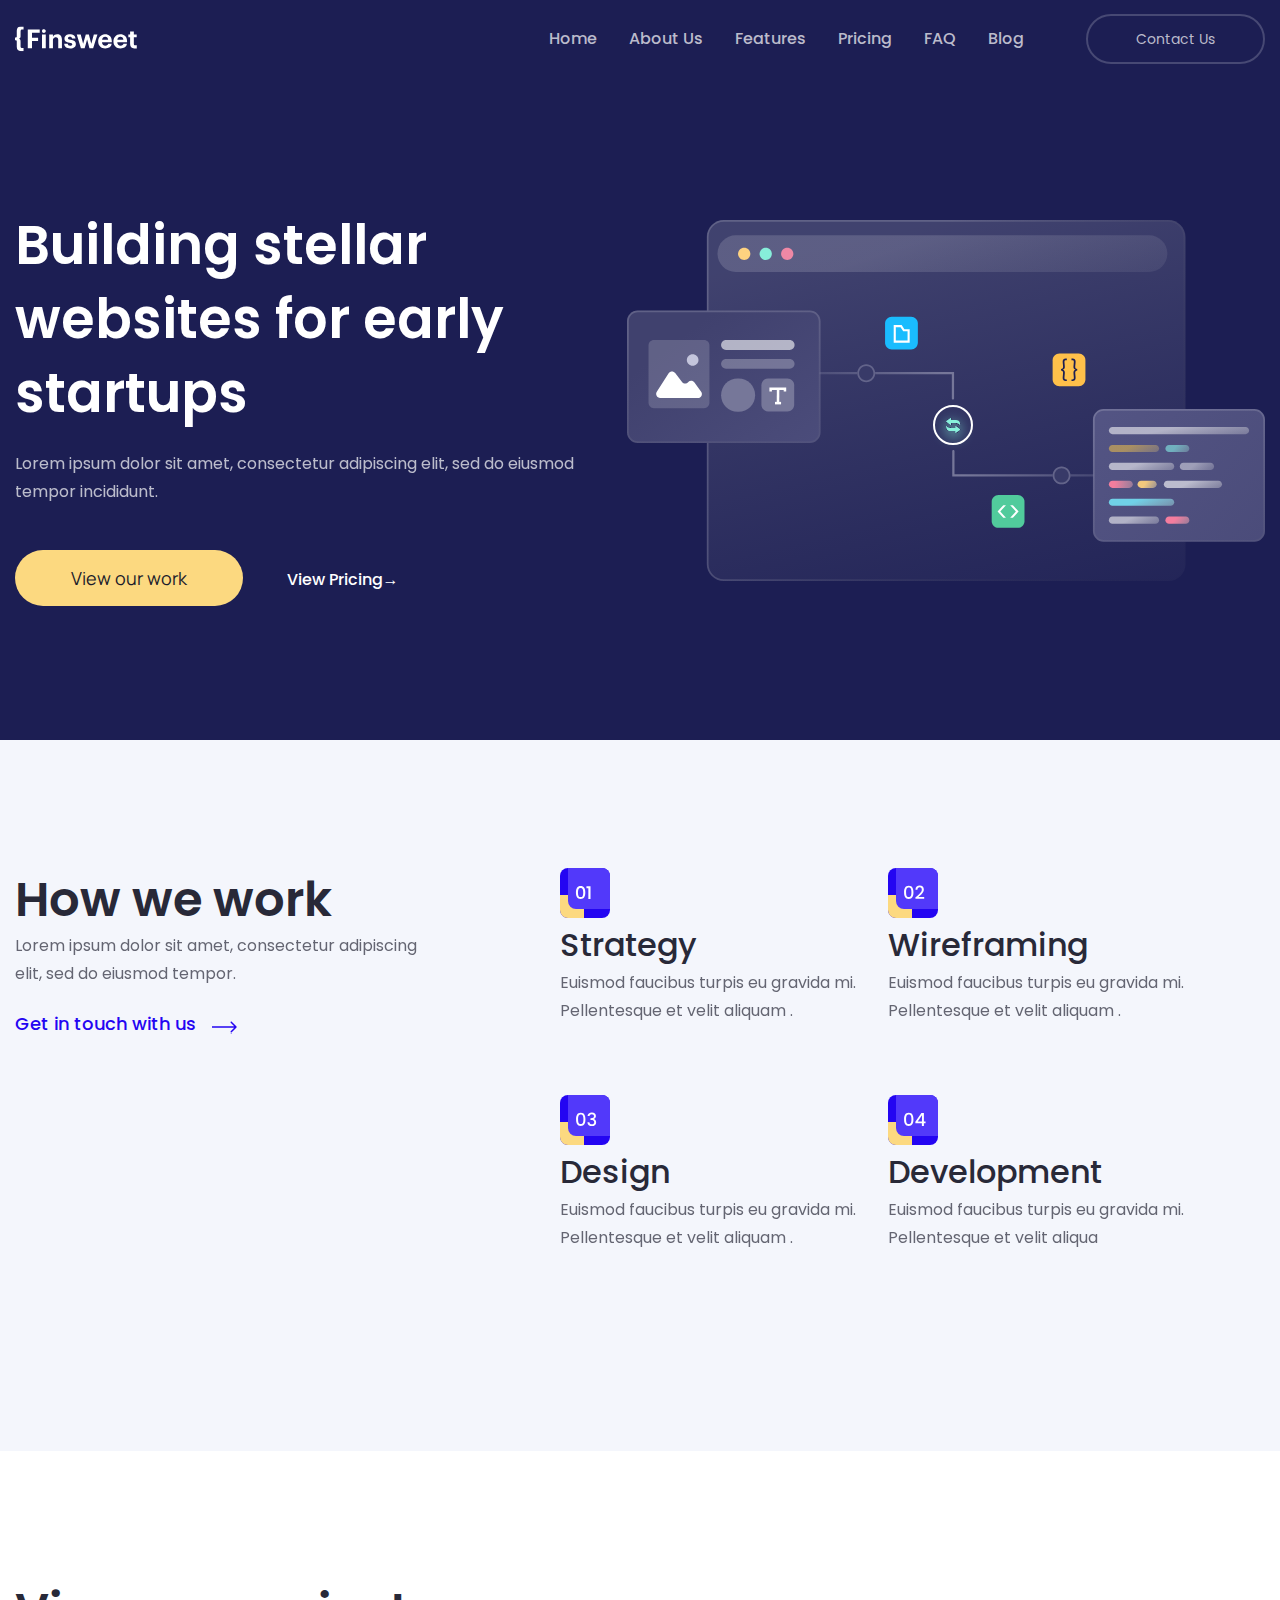
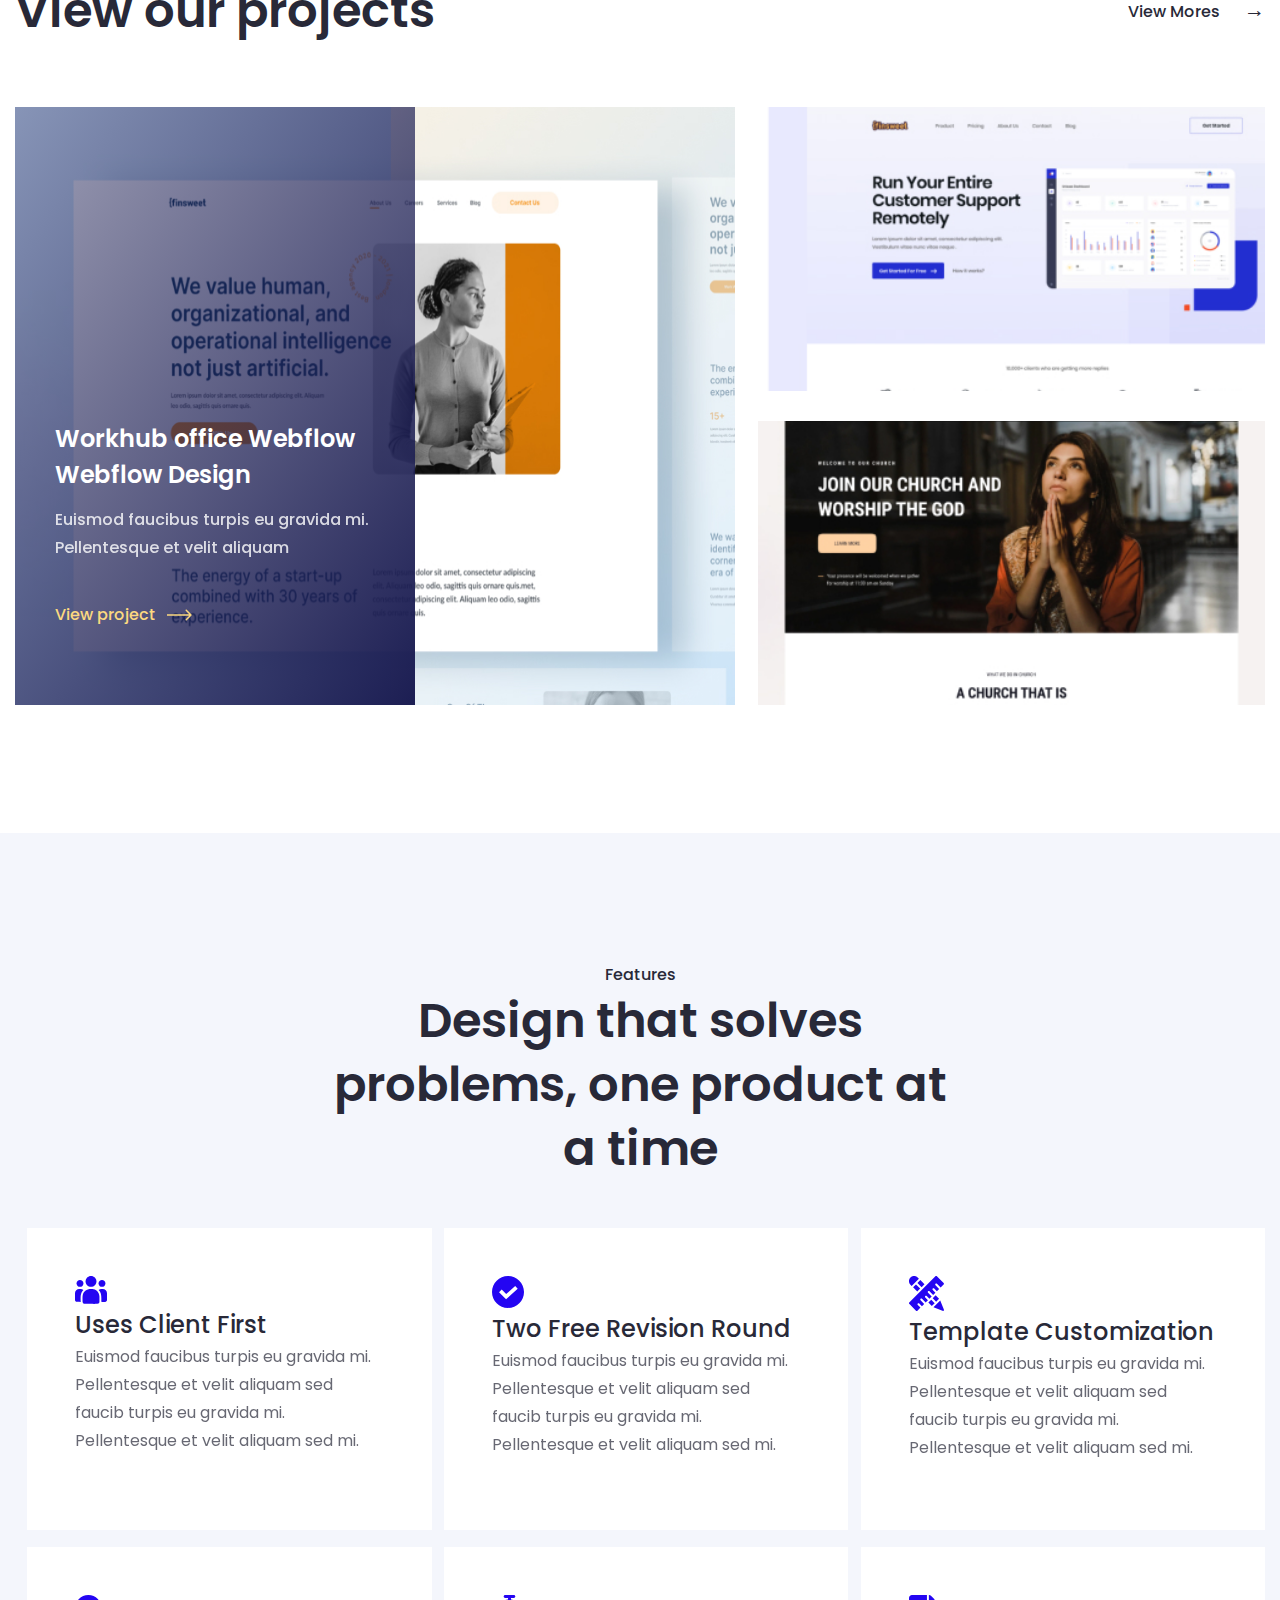
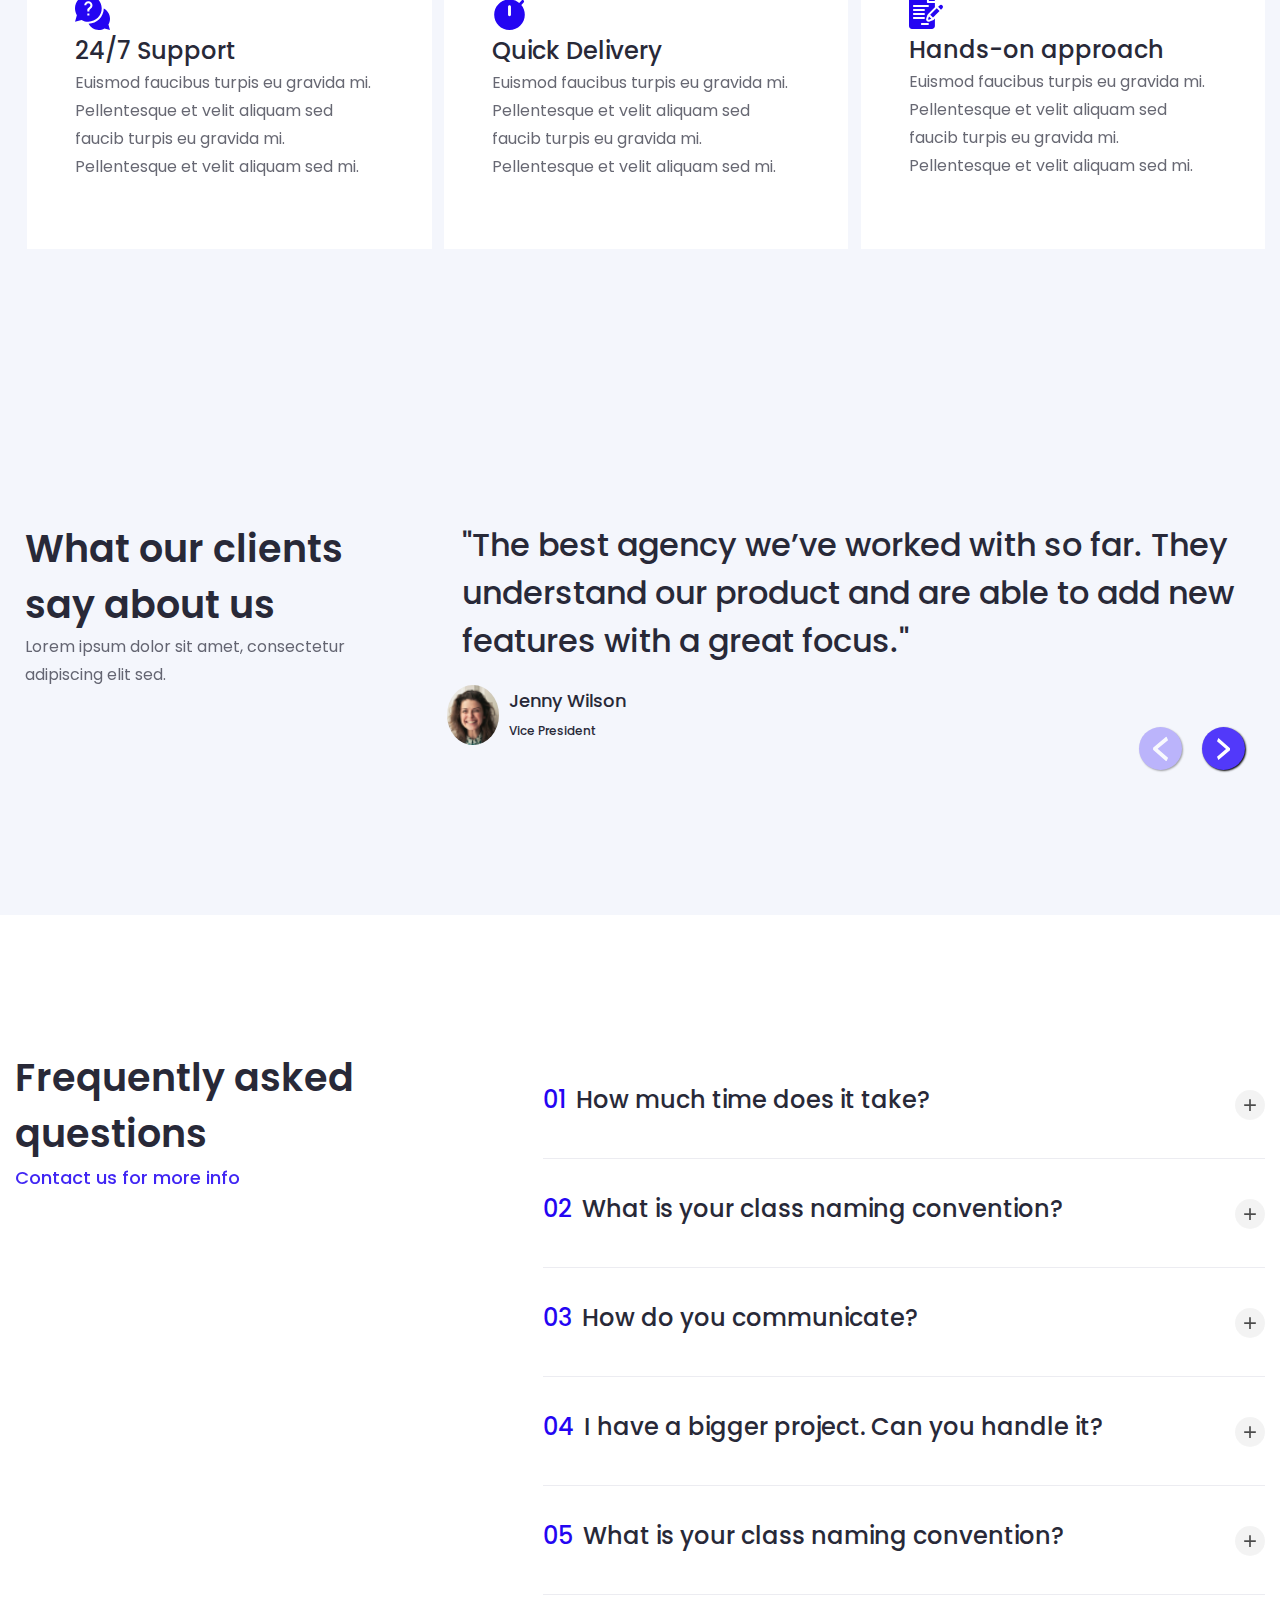
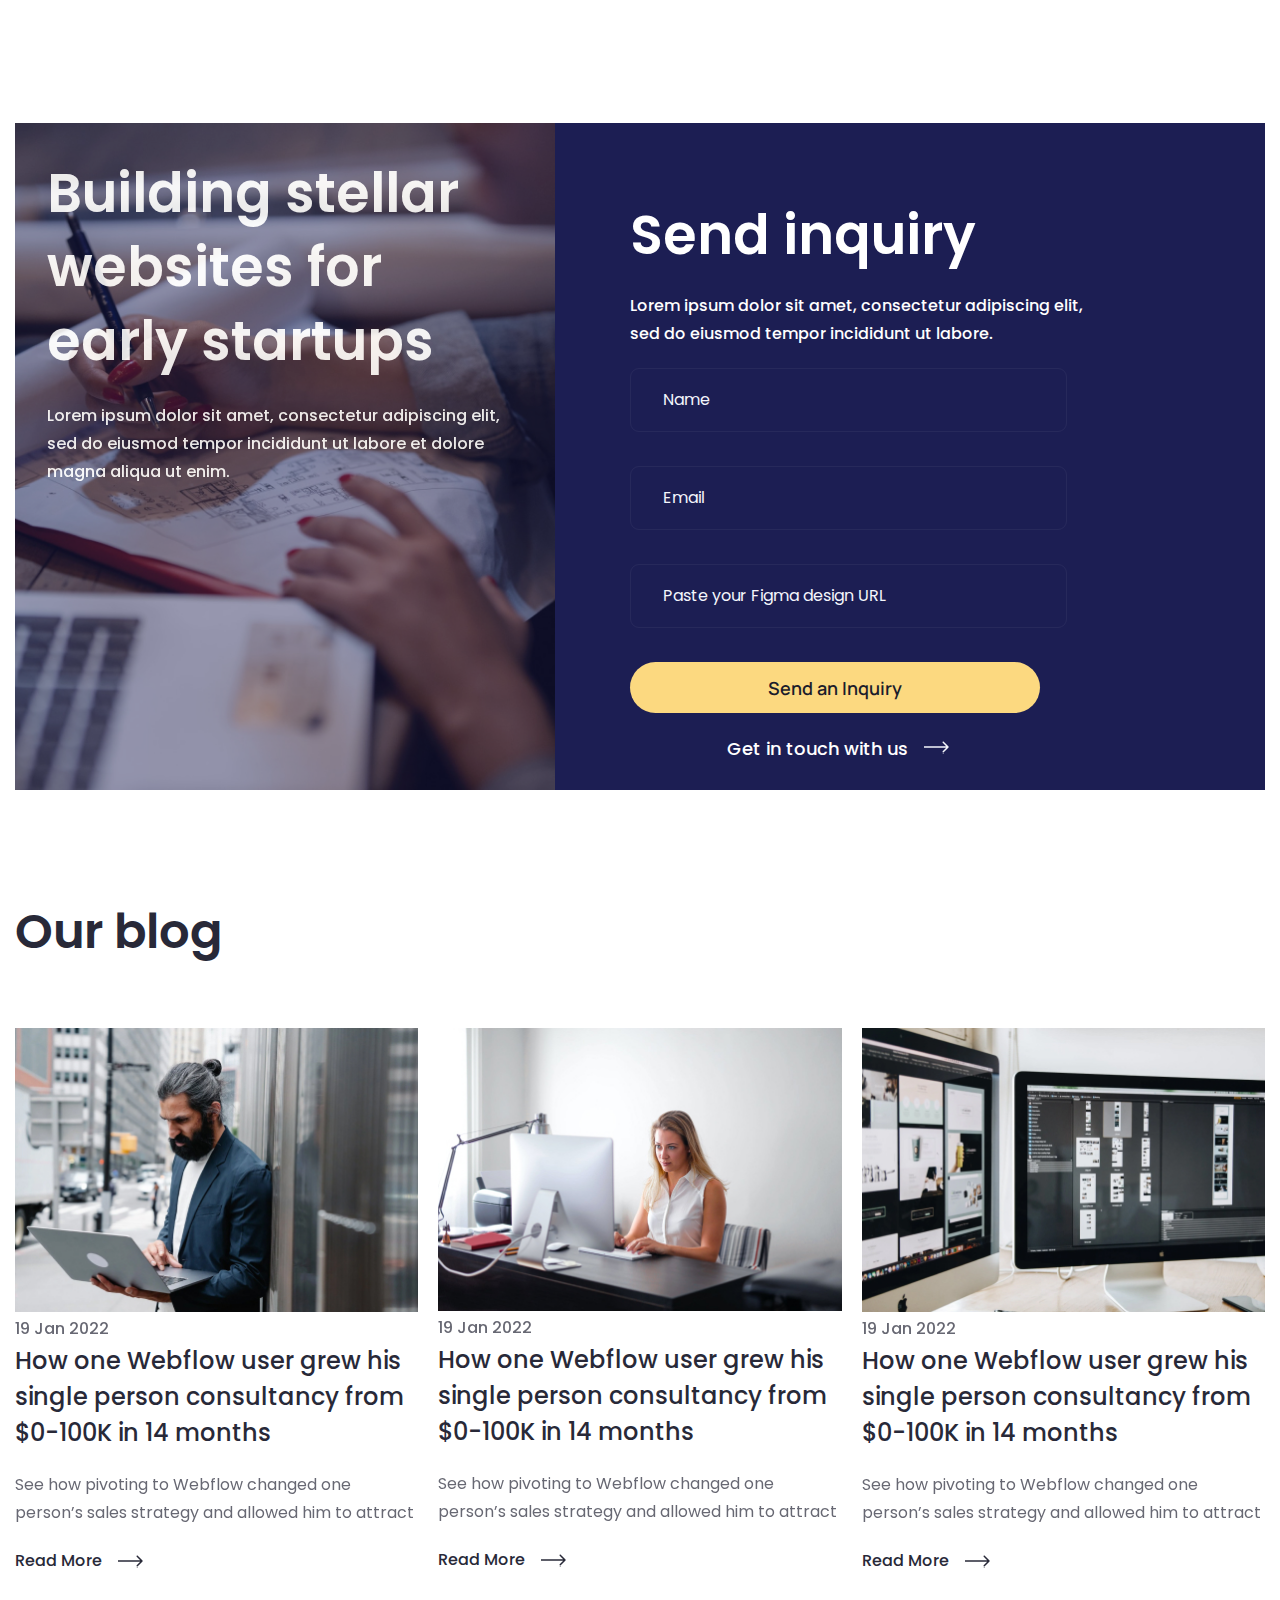
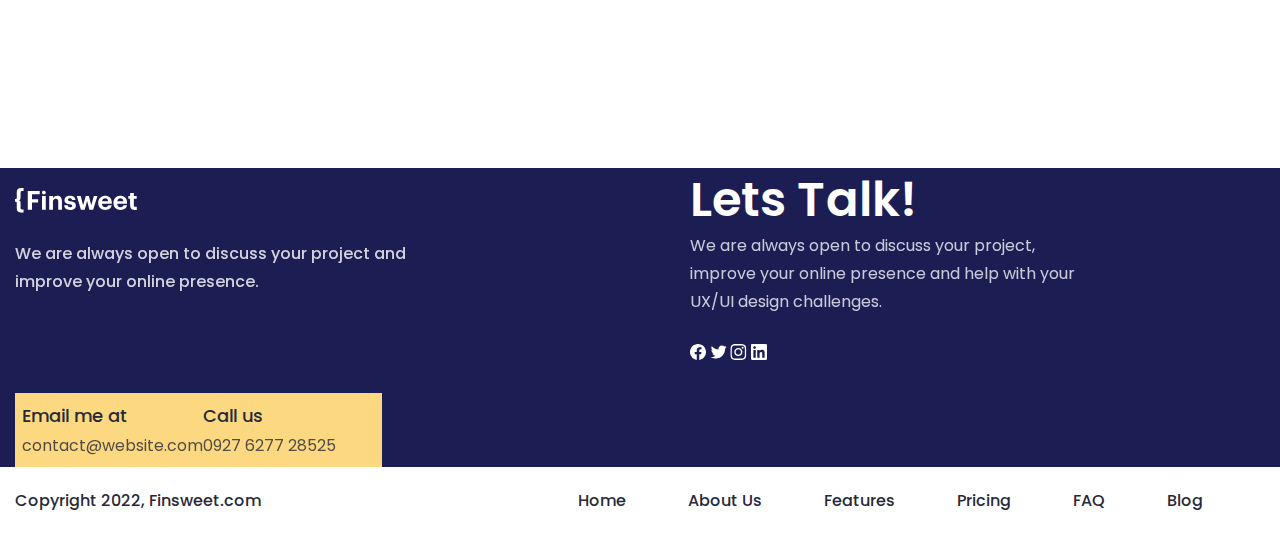
==== index.html @ 7d0f38db "abeta" ====
<!DOCTYPE html>
<html lang="en">

<head>
  <meta charset="UTF-8">
  <meta http-equiv="X-UA-Compatible" content="IE=edge">
  <meta name="viewport" content="width=device-width, initial-scale=1.0">
  <link rel="stylesheet" href="css/reset.css">
  <link rel="preconnect" href="https://fonts.googleapis.com">
  <link rel="preconnect" href="https://fonts.gstatic.com" crossorigin>
  <link href="https://fonts.googleapis.com/css2?family=Manrope:wght@600&family=Poppins:wght@400;500;600&display=swap"
    rel="stylesheet">
  <link rel="stylesheet" href="https://cdn.jsdelivr.net/npm/swiper@10/swiper-bundle.min.css" />
  <link rel="stylesheet" href="css/style.css">
  <link rel="stylesheet" href="css/adaptive.css">
  <title>Client</title>
</head>

<body class="body">
  <header class="header">
    <div class="container ">
      <div class="header__inner">
        <img class="header__inner-img" src="images/icons/Logo.svg" alt="logo">
        <div class="hamburger">
            <span class="hamburger__item"></span>
          </div>
        <div class="nav">
        <nav class="nav__inner">
          <ul class="nav__list">
            <li class="nav__list-item">
              <a class="nav__list-link " href="index.html">Home</a>
            </li>
            <li class="nav__list-item">
              <a class="nav__list-link " href="aboutus.html">About Us</a>
            </li>
            <li class="nav__list-item">
              <a class="nav__list-link " href="FEATURES.html">Features </a>
            </li>
            <li class="nav__list-item">
              <a class="nav__list-link " href="pricing.html">Pricing </a>
            </li>
            <li class="nav__list-item">
              <a class="nav__list-link " href="fensweet.html">FAQ</a>
            </li>
            <li class="nav__list-item">
              <a class="nav__list-link " href="Blog.html">Blog</a>
            </li>
          </ul> 
          
         
        </nav>
         <a class="nav__list-button" href="FormPage.html"> Contact Us</a>
      </div>
      </div>
    </div>
  </header>
  <main>
    <section class="hero">
      <div class="container container_w800">
        <div class="hero__inner">
          <div class="hero__inner-text">
            <h1 class="hero__inner-title title_white">
              Building stellar websites for early startups
            </h1>
            <p class="hero__inner-opis">
              Lorem ipsum dolor sit amet, consectetur adipiscing elit, sed do eiusmod tempor incididunt.
            </p>
            <div class="hero__btns">
              <a class="hero__btn" href="portfolio.html">View our work</a>
              <a class="hero__link"href="pricing.html" >View Pricing<span class="hero__arrow">&#8594;</span></a>
            </div>
          </div>
          <img class="hero__img" src="images/Illustration.svg" alt="">
        </div>
      </div>
    </section>


    <section class="work">
      <div class="container">
        <div class="work__inner">
          <div class="work__inner-text">
            <h2 class=" title">How we work</h2>
            <p class="work__text text">
              Lorem ipsum dolor sit amet, consectetur adipiscing elit, sed do eiusmod tempor.
            </p>
            <div class="work__text-link">
            <a href="#" class="work__text-how-link">Get in touch with us</a>
          </div>
          </div>
          <div class="work__advantages">
            <div class="work__avantages-item">
              <img src="images/numbers/01.svg" alt="">
              <h4 class="work__advantages-title">Strategy</h4>
              <p class="  work__advantages-text text ">Euismod faucibus turpis eu gravida mi. Pellentesque et velit
                aliquam .</p>
            </div>
            <div class="work__avantages-item">
              <img src="images/numbers/02.svg" alt="">
              <h4 class="work__advantages-title">Wireframing</h4>
              <p class=" work__advantages-text text">Euismod faucibus turpis eu gravida mi. Pellentesque et velit
                aliquam .</p>
            </div>
            <div class="work__avantages-item">
              <img src="images/numbers/03.svg" alt="">
              <h4 class="work__advantages-title">Design</h4>
              <p class=" work__advantages-text text ">Euismod faucibus turpis eu gravida mi. Pellentesque et velit
                aliquam .</p>
            </div>
            <div class="work__avantages-item">
              <img src="images/numbers/04.svg" alt="">
              <h4 class="work__advantages-title">Development</h4>
              <p class=" work__advantages-text text ">Euismod faucibus turpis eu gravida mi. Pellentesque et velit
                aliqua
          </div>
        </div>
      </div>
    </section>

    <section class="projects">
        <div class="container">
          <div class="projects__inner-text">
            <h2 class="title">View our projects </h2>
            <div class="poject__link">
              <a href="" class="poject__link-inner">View Mores <span class="project__arrow">&#8594;</span> </a>
            </div>
          </div>
          <div class="projects__images">
            <div class="project__list">
              <div class="projects__item-img">
                <img class="project__img-title-top" src="images/cards/Card.jpg" alt="">
                <div class="projects__img-back">
                  <div class="projects__img-back-end">
                    <h3 class="project__img-title-one">Workhub office Webflow Webflow Design</h3>
                    <p class="project__img-text">Euismod faucibus turpis eu gravida mi.
                      Pellentesque et velit aliquam </p>
                    <a  class="projects__img-link"href="portfolio.html">View project</a>
                  </div>
                </div>
              </div>
              <div class="projects__images-items">
                <div class="projects__img-item2">
                  <img class="project__img" src="images/cards/card 2 .jpg" alt="">
                  <div class="projects__img-back-flex">
                    <div class="projects__img-back-end">
                      <h3 class="project__img-title">Workhub office Webflow Webflow Design</h3>
                      <a class="projects__img-link"href="portfolio.html" >View portfolio</a>
                    </div>
                  </div>
                </div>
                <div class="projects__img-item3">
                  <img class="project__img" src="images/cards/card 3 .jpg" alt="">
                  <div class="projects__img-back-flex-last">
                    <div class="projects__img-back-end">
                      <h3 class="project__img-title">Workhub office Webflow Webflow Design</h3>
                      <a class="projects__img-link"href="portfolio.html" >View portfolio</a>
                    </div>
                  </div>
                </div>
              </div>
            </div>
        </div>
      </div>
    </section>

    <section class="Features">
        <div class="container">
          <div class="features__inner-text">
            <p class="features__minititle">Features</p>
            <h3 class="features__title title">Design that solves problems, one product at a time</h3>
          </div>
          <div class="problems">
            <div class="problems__item">
              <img class="problems__item-images" src="images/problems/user.svg" alt="user">
              <h3 class="problems__item-title ">Uses Client First </h3>
              <p class="text">Euismod faucibus turpis eu gravida mi.
                Pellentesque et velit aliquam sed faucib turpis eu gravida mi. Pellentesque et velit
                aliquam
                sed mi.</p>
            </div>
            <div class="problems__item">
              <img class="problems__item-images" src="images/problems/galochka.svg" alt="user">
              <h3 class="problems__item-title">Two Free Revision Round</h3>
              <p class="text">Euismod faucibus turpis eu gravida mi.
                Pellentesque et velit aliquam sed faucib turpis eu gravida mi. Pellentesque et velit
                aliquam
                sed mi.</p>
            </div>
            <div class="problems__item">
              <img class="problems__item-images" src="images/problems/pencl.svg" alt="user">
              <h3 class="problems__item-title">Template Customization</h3>
              <p class="text">Euismod faucibus turpis eu gravida mi.
                Pellentesque et velit aliquam sed faucib turpis eu gravida mi. Pellentesque et velit
                aliquam
                sed mi.</p>
            </div>
            <div class="problems__item">
              <img class="problems__item-images" src="images/problems/chat.svg" alt="user">
              <h3 class="problems__item-title">24/7 Support</h3>
              <p class="text">Euismod faucibus turpis eu gravida mi.
                Pellentesque et velit aliquam sed faucib turpis eu gravida mi. Pellentesque et velit
                aliquam
                sed mi.</p>
            </div>
            <div class="problems__item">
              <img class="problems__item-images" src="images/problems/time.svg" alt="user">
              <h3 class="problems__item-title">Quick Delivery</h3>
              <p class="text">Euismod faucibus turpis eu gravida mi.
                Pellentesque et velit aliquam sed faucib turpis eu gravida mi. Pellentesque et velit
                aliquam
                sed mi.</p>
            </div>
            <div class="problems__item">
              <img class="problems__item-images" src="images/problems/paper.svg" alt="user">
              <h3 class="problems__item-title">Hands-on approach</h3>
              <p class="text">Euismod faucibus turpis eu gravida mi.
                Pellentesque et velit aliquam sed faucib turpis eu gravida mi. Pellentesque et velit
                aliquam
                sed mi.</p>
            </div>
          </div>
        </div>
    </section>

    <section class="slider">
      <div class="container">
        <div class="slider__clients-inner ">
          <div class="slider__clients-text">
            <h3 class="slider__clients-title title__average">What our clients say about us</h3>
            <p class="text">Lorem ipsum dolor sit amet, consectetur adipiscing elit sed.</p>
          </div>
          <div class="swiper mySwiper">
            <div class="swiper-wrapper">
              <div class="slider__item swiper-slide">
                <h3 class="slider__item-title">"The best agency we’ve worked with so far. They
                  understand
                  our product and are able to add new features with a great focus."</h3>
                <div class="slider__clients">
                  <img class="slider__img-client" src="images/woman-in-collared-shirt-774909.jpg" alt="woman">
                  <div class="slider__clients-text">
                    <p class="slider__clients-name">Jenny Wilson</p>
                    <p class="slider__clients-post">Vice President</p>
                  </div>
                </div>
              </div>
              <div class="slider__item swiper-slide">
                <h3 class="slider__item-title ">"The best agency we’ve worked with so far. They
                  understand
                  our product and are able to add new features with a great focus."</h3>
                <div class="slider__clients">
                  <img class="slider__img-client" src="images/woman-in-collared-shirt-774909.jpg" alt="woman">
                  <div class="slider__clients-text">
                    <p class="slider__clients-name">Jenny Wilson</p>
                    <p class="slider__clients-post">Vice President</p>
                  </div>
                </div>
              </div>
              <div class="slider__item swiper-slide">
                <h3 class="slider__item-title ">"The best agency we’ve worked with so far. They
                  understand
                  our product and are able to add new features with a great focus."</h3>
                <div class="slider__clients">
                  <img class="slider__img-client" src="images/woman-in-collared-shirt-774909.jpg" alt="woman">
                  <div class="slider__clients-text">
                    <p class="slider__clients-name">Jenny Wilson</p>
                    <p class="slider__clients-post">Vice President</p>
                  </div>
                </div>
              </div>
            </div>
            <div class="btns__swiper">
              <div class="swiper-button-next swiper-btns-next"><img src="images/slider/slider.svg" alt="">
              </div>
              <div class="swiper-button-prev swiper-btns-prev"><img class="slider_btn" src="images/slider/slider.svg"
                  alt="">
              </div>
            </div>
          </div>
        </div>
      </div>
    </section>
    <section class="questions">
      <div class="container">
        <div class="questions__inner">
          <div class="questions__inner-item">
            <h3 class="questions__title title__average">Frequently asked questions</h3>
            <a class="questions__link" href="FormPage.html">Contact us for more info</a>
          </div>
          <div class="question__items">
            <div class="questions__inner-item">
              <div class="questions__side">
                <h3 class="questions__number">01</h3>
                <div class="questions__text">
                  <div class="question__plus">
                    <h3 class="questions__name ">How much time does it take?</h3>
                    <button class="question__button " onclick="openAccordion(this)">+</button>
                    <p class="questions__paragraph" >Lorem ipsum dolor sit ame consectetur adipiscing elit,sed do eiusmod
                      tempor incididunt ut labore et dolore magna aliqua.";</p>
                  </div>
                </div>
              </div>
            </div>
            <div class="questions__inner-item">
              <div class="questions__side">
                <h3 class="questions__number">02</h3>
                <div class="questions__text">
                  <div class="question__plus">
                    <h3 class="questions__name ">What is your class naming convention?</h3>
                    <button class="question__button" onclick="openAccordion(this)">+</button>
                    <p class="questions__paragraph" >Lorem ipsum dolor sit ame consectetur adipiscing elit,sed do eiusmod
                      tempor incididunt ut labore et dolore magna aliqua.";</p>
                  </div>
                </div>
              </div>
            </div>
            <div class="questions__inner-item">
              <div class="questions__side">
                <h3 class="questions__number">03</h3>
                <div class="questions__text">
                  <div class="question__plus">
                    <h3 class="questions__name "> How do you communicate?</h3>
                    <button class="question__button" onclick="openAccordion(this) ">+</button>
                    <p class="questions__paragraph" >Lorem ipsum dolor sit ame consectetur adipiscing elit,sed do eiusmod
                      tempor incididunt ut labore et dolore magna aliqua.";</p>
                  </div>
                </div>
              </div>
            </div>
            <div class="questions__inner-item">
              <div class="questions__side">
                <h3 class="questions__number">04</h3>
                <div class="questions__text">
                  <div class="question__plus">
                    <h3 class="questions__name "> I have a bigger project. Can you handle it?</h3>
                    <button class="question__button" onclick="openAccordion(this)">+</button>
                    <p class="questions__paragraph" >Lorem ipsum dolor sit ame consectetur adipiscing elit,sed do eiusmod
                      tempor incididunt ut labore et dolore magna aliqua.";</p>
                  </div>
                </div>
              </div>
            </div>
            <div class="questions__inner-item">
              <div class="questions__side">
                <h3 class="questions__number">05</h3>
                <div class="questions__text">
                  <div class="question__plus">
                    <h3 class="questions__name "> What is your class naming convention?</h3>
                    <button class="question__button" onclick="openAccordion(this)">+</button>
                    <p class="questions__paragraph" >Lorem ipsum dolor sit ame consectetur adipiscing elit,sed do eiusmod
                      tempor incididunt ut labore et dolore magna aliqua.";</p>
                  </div>
                </div>
              </div>
            </div>
          </div>
        </div>
      </div>
    </section>

    <section class="form">
      <div class="container">
        <div class="form__inner">
          <div class="form__inner-background">
          <div class="form__inner-active">
            <div class="form__inner-builing">
            <h3 class="form__title title_white">Building stellar websites for early startups</h3>
            <p class="form__text">Lorem ipsum dolor sit amet, consectetur adipiscing elit, sed do eiusmod
              tempor incididunt ut labore et dolore magna aliqua ut enim.</p></div>
          </div>
        </div>
          <div class="form__inner-activeitis">
            <h4 class="form__title-inner title_white">Send inquiry</h4>
            <p class="form__text">Lorem ipsum dolor sit amet, consectetur adipiscing elit, sed do eiusmod
              tempor incididunt ut labore.</p>
              <form class="form__name">
            <input class="form__name-input" placeholder="Name" type="text">
            <input class="form__name-input" placeholder="Email" type="text">
            <input class="form__name-input" placeholder="Paste your Figma design URL" type="text">
            <button class="form__btn">Send an Inquiry</button><br>
          </form>
            <a class="form__link" href="">Get in touch with us</a>
          </div>
        </div>
      </div>
    </section>


    <section class="blog">
      <div class="container ">
        <div class="blog__inner">
          <h3 class="blog__title-top title ">Our blog</h3>
          <div class="blog__items">
            <div class="blog__item">
              <a class="blog__item-img-link" href="#">
                <img class="blog__item-img" src="images/blog/blog1.jpg" alt="blog img">
              </a>
              <div class="blog__item-box">
                <div class=" blog__box">
                  <div class=" blog__item-date">
                    19 Jan 2022
                  </div>
                </div>
                <h4 class="blog__item-title">
                  How one Webflow user grew his single person consultancy from $0-100K in 14 months
                </h4>
                <p class="blog__item-opisanie">See how pivoting to Webflow changed one person’s sales
                  strategy and allowed him to attract</p>
                <a class="blog__item-link" href="#">
                  Read More
                </a>
              </div>
            </div>
            <div class="blog__item">
              <a class="blog__item-img-link" href="#">
                <img class="blog__item-img" src="images/blog/blog2.jpg" alt="blog img">
              </a>
              <div class="blog__item-box">
                  <div class=" blog__item-date">
                    19 Jan 2022
                  </div>
                <h4 class="blog__item-title">
                  How one Webflow user grew his single person consultancy from $0-100K in 14 months
                </h4>
                <p class="blog__item-opisanie">See how pivoting to Webflow changed one person’s sales
                  strategy and allowed him to attract</p>
                <a class="blog__item-link" href="#">
                  Read More
                </a>
              </div>
            </div>
            <div class="blog__item-last blog__item ">
              <a class="blog__item-img-link" href="#">
                <img class="blog__item-img" src="images/blog/blog3.jpg" alt="blog img">
              </a>
              <div class="blog__item-box">
                  <div class=" blog__item-date">
                    19 Jan 2022
                  </div>
                <h4 class="blog__item-title">
                  How one Webflow user grew his single person consultancy from $0-100K in 14 months
                </h4>
                <p class="blog__item-opisanie">See how pivoting to Webflow changed one person’s sales
                  strategy and allowed him to attract</p>
                <a class="blog__item-link" href="#">
                  Read More
                </a>
              </div>
            </div>
          </div>
        </div>
      </div>
    </section>
  </main>

  <footer class="footer">
    <div class="footer__inner">
      <div class="container container_foter">
        <div class="footer__items">
          <div class="footer__inner-item-under">
            <img class="footer__logo" src="images/icons/Logo.svg" alt="logo">
            <p class="footer__inner-text">We are always open to discuss your project and improve your online
              presence.</p>
          </div>
          <div class="footer__inner-item">
            <h3 class="footer__title">Lets Talk!</h3>
            <p class="footer__text">We are always open to discuss your project, improve your online presence
              and help with your UX/UI design challenges.</p>
            <div class="social">
              <img src="images/social/Negative.svg" alt="facbook icon">
              <img src="images/social/twiter.svg" alt="facbook icon">
              <img src="images/social/insta.svg" alt="facbook icon">
              <img src="images/social/link.svg" alt="facbook icon">
            </div>
          </div>
        </div>
        <div class="footer__yellow-block">
          <div class="footer__yellow-emaile">
            <p class="footer__yellow-title">Email me at</p>
            <p class="footer__yellow-text">contact@website.com</p>
          </div>
          <div class="footer__yellow-emaile">
            <p class="footer__yellow-title">Call us</p>
            <p class="footer__yellow-text">0927 6277 28525</p>
          </div>
        </div>

      </div>
    </div>
    <div class="footer__end">
      <div class="footer__end-inner">
        <div class="container ">
          <div class="footer__menu">
            <h3 class="footer__title-under">Copyright 2022, Finsweet.com</h3>
            <ul class="nav__list-footer">
              <li class="nav__list-item-footer">
                <a class="nav__list-link-footer" href="index.html">Home</a>
              </li>
              <li class="nav__list-item-footer">
                <a class="nav__list-link-footer" href="aboutus.html">About Us</a>
              </li>
              <li class="nav__list-item-footer">
                <a class="nav__list-link-footer" href="FEATURES.html">Features </a>
              </li>
              <li class="nav__list-item-footer">
                <a class="nav__list-link-footer" href="pricing.html">Pricing </a>
              </li>
              <li class="nav__list-item-footer">
                <a class="nav__list-link-footer" href="fensweet.html">FAQ</a>
              </li>
              <li class="nav__list-item-footer">
                <a class="nav__list-link-footer" href="Blog.html">Blog</a>
              </li>
            </ul>
          </div>

        </div>
      </div>
    </div>
  </footer>


  <script src="https://cdn.jsdelivr.net/npm/swiper@10/swiper-bundle.min.js"></script>
  <script src="js/main.js"></script>
</body>

</html>
---- css/style.css ----
*,
*::after,
*::before {
    box-sizing: border-box;
}

img {
  max-width: 100%;
}

.text {
    color: var(--dark-blue, #282938);
    font-family: Poppins;
    font-size: 18px;
    font-style: normal;
    font-weight: 500;
    line-height: 32px;
    opacity: 0.8700000047683716;
    margin-bottom: 20px;
}
.projects__item-img
{
  position: relative;
}
.title {
    color: var(--dark-blue, #282938);
    font-family: Poppins;
    font-size: 48px;
    font-style: normal;
    font-weight: 600;
    line-height: 64px;
}

.mini__title {
    color: var(--dark-blue, #282938);
    text-align: center;
    font-family: Poppins;
    font-size: 16px;
    font-style: normal;
    font-weight: 500;
    line-height: 28px;
    opacity: 0.699999988079071;
}

.container {
    max-width: 1330px;
    margin: 0 auto;
    padding: 0 15px;
}

.body {
    background-color: #fff;
}

.header {
    background-color: #1C1E53;
}

.header__inner {
    display: flex;
    justify-content: space-between;
    background-color: #1C1E53;
    padding-top: 14px;
  padding-bottom: 14px;
}
.nav
{
  display: flex;
}
.nav__list {
    display: flex;
    justify-content: space-between;
    justify-content: flex-end;
    align-items: center;
}

.nav__list-link {
    color: #BBBBCB;
    font-family: Poppins;
    font-size: 16px;
    font-style: normal;
    font-weight: 500;
    line-height: 28px;
}

.nav__list-item {
    margin-right: 32px;
}

.nav__list-button{
    padding: 16px 48px;
    border-radius: 41px;
    border: 2px solid rgba(244, 246, 252, 0.20);
    background-color: transparent;
    color: #BBBBCB;
    font-family: Poppins;
    margin-left: 30px;
}

.hero__inner {
    display: flex;
    padding-top: 130px;
    background-color: #1C1E53;
}

.hero {
    background-color: #1C1E53;
    padding-bottom: 146px;
}

.hero__inner-title,.title_white{
    font-family: Poppins;
    font-size: 54px;
    font-style: normal;
    font-weight: 600;
    line-height: 74px;
    color: #fff;
}
.text
{
  color: var(--dark-blue, #282938);
font-family: Poppins;
font-size: 16px;
font-style: normal;
font-weight: 400;
line-height: 28px; /* 175% */
opacity: 0.699999988079071;
}
.hero__inner-opis
{
  font-family: Poppins;
  font-size: 16px;
  font-style: normal;
  font-weight: 400;
  line-height: 28px;
  opacity: 0.699999988079071;
  color: #Fff;
  margin-bottom: 60px;
  margin-top: 20px;
}

.hero__btn{
    color: #1B1C2B;
    font-family: Manrope;
    font-size: 18px;
    border-radius: 41px;
    background-color: #FCD980;
    padding: 16px 56px;
    margin-right: 40px;
    border: none;
    cursor: pointer;
}

.hero__link {
    color: #FFF;
    font-family: Poppins;
    font-size: 16px;
    font-style: normal;
    font-weight: 500;
    line-height: 28px;
    position: relative;
}

.arrow {
    padding-left: 20px;
    font-size: 25px;


}

.work__inner{
    display: flex;
    justify-content: space-between;
}

.work__advantages {
  display: flex;
  flex-wrap: wrap;
  margin-left: 140px;
}

.work__advantages-title{
  color: var(--dark-blue, #282938);
font-family: Poppins;
font-size: 32px;
font-style: normal;
font-weight: 500;
line-height: 48px;
}
.work__text-how-link {
    color: var(--royal-blue, #2405F2);
    font-family: Poppins;
    font-size: 18px;
    font-style: normal;
    font-weight: 500;
    line-height: 32px;
    position: relative;
}

.work__text-how-link::after {
    content: '';
    background-image: url(../images/icons/Arrow\ blue.svg);
    width: 25px;
    height: 13px;
    position: absolute;
    top: 10px;
    right: -41px;
}
.work__text
{
 width: 405px;

}


.advantages-title {
    color: #282938;
    font-family: Poppins;
    font-size: 32px;
    font-style: normal;
    font-weight: 500;
    line-height: 48px;
}
.work__avantages-item
{
  width: 303px;
  margin-bottom: 50px;
  margin-right: 25px;
}


.work {
    padding-top: 128px;
    background-color: #f4f6fc;
    padding-bottom: 129px;
}

.title
{
   color: var(--dark-blue, #282938);
    font-family: Poppins;
    font-size: 48px;
    font-style: normal;
    font-weight: 600;
    line-height: 64px;
}



.projects {
    padding-top: 128px;
    padding-bottom: 128px;
}
.features-tite 
{
  margin-bottom: 12px;
}
.features__title 
{
  text-align: center;
  display: flex;
    justify-content: center;
    width: 630px;
    margin: auto;
    margin-bottom: 47px;
}
.project__img {
    position: relative;
}

.projects__inner-text{
    display: flex;
    justify-content: space-between;
    align-items: center;
    margin-bottom: 64px;
}

.project__img-title{
    color: var(--dark-blue, #282938);
    font-family: Poppins;
    font-size: 48px;
    font-style: normal;
    font-weight: 600;
    line-height: 64px;
    margin-bottom: 65px;
    margin-bottom: 15px;
}

.projects__img-back{
    background: linear-gradient(306deg, #1C1E53 0%, rgba(28, 30, 83, 0.42) 100%);
    max-width: 400px;
    height: 100%;
    display: flex;
    align-items: end;
    position: absolute;
    left: 0px;
    top: 0;
    padding: 76px 40px;
}


.projects__img-back-flex,.projects__img-back-flex-last{
    background: linear-gradient(306deg, #1C1E53 0%, rgba(28, 30, 83, 0.42) 100%);
   width: 100%;
    height: 100%;
    display: flex;
    align-items: end;
    padding: 45px 46px;
    position: relative;
    z-index: 24;
    opacity: 0;
    transition: all 3s;
    min-height: 284px;
}
.project__img-title{
    color: var(--white, #FFF);
    font-family: Poppins;
    font-size: 24px;
    font-style: normal;
    font-weight: 600;
    line-height: 36px;
   
}
.project__img-title-one
{
  color: var(--white, #FFF);
    font-family: Poppins;
    font-size: 24px;
    font-style: normal;
    font-weight: 600;
    line-height: 36px;
    margin-bottom: 13px;
}
.img-projects__text {
    color: var(--white, #FFF);
    font-family: Poppins;
    font-size: 16px;
    font-style: normal;
    font-weight: 500;
    line-height: 28px;
    opacity: 0.800000011920929;
    margin: 43px 0 19px 0;
}
.poject__link-inner
{
color: #282938;
font-family: Poppins;
font-size: 16px;
font-style: normal;
font-weight: 500;
line-height: 28px; /* 175% */
}
.projects__img-link{
    color: var(--yellow, #FCD980);
    font-family: Poppins;
    font-size: 16px;
    font-style: normal;
    font-weight: 500;
    line-height: 28px;
    position: relative;
    margin-top: 10px;
}
.projects__img-link::after
{
  content:'';
  width: 25px;
  height:12px;
  background-image: url('../images/icons/Arrow\ yel.svg');
  position: absolute;
  right: -36px;
  top: 6px;
}
.projects__img-item2{
    position: relative;
   
}
.projects__images-items
{
  margin-left: 23px;
}
.projects__img-item2:hover .projects__img-back-flex
{
  opacity: 1;
}
.projects__img-item3:hover .projects__img-back-flex-last
{
  opacity: 1;
}
.project__list{
    display: flex;
    justify-content: space-between;
}

.itemsss {
    margin-left: 30px;
}

.projects__img-item3 {
    margin-top: 30px;
    position: relative;
}

.project__img-text
{
  color: var(--white, #FFF);
font-family: Poppins;
font-size: 16px;
font-style: normal;
font-weight: 500;
line-height: 28px; 
opacity: 0.800000011920929;
margin-bottom: 39px;
}
.img-projects__link{
    color: #282938;
    font-family: Poppins;
    font-size: 16px;
    font-style: normal;
    font-weight: 500;
    line-height: 28px;
}
.project__img-title-top
{
  width: 100%;
  height: 100%;
}
.project__img
{
  width: 100%;
  position: absolute;
  object-fit: cover;
  top: 0;
  right: 0;
  height: 100%;
}
.project__arrow
{
  color: var(--dark-blue, #282938);
  font-size: 21px;
  margin-left: 20px;
}


.Features {
  background: var(--grey, #F4F6FC);
    padding-bottom: 128px;
    padding-top: 128px;
}

.features__minititle {
    color: var(--dark-blue, #282938);
    text-align: center;
    font-family: Poppins;
    font-size: 16px;
    font-style: normal;
    font-weight: 500;
    line-height: 28px;
}



.problems__item-title {
    color: var(--dark-blue, #282938);
    font-family: Poppins;
    font-size: 24px;
    font-style: normal;
    font-weight: 500;
    line-height: 36px;
}

.form__title
{
  margin-bottom: 24px;
}

.problems__item {
    max-width: 405px;
    padding: 48px;
    background-color: #fff;
    margin-bottom: 4%;
    margin-left: 3%
}

.problems__item1 {
    max-width: 405px;
    padding: 48px;
    background-color: #f4f6fc;
    margin-right: 20px;
}

.problems {
    display: grid;
    grid-template-columns: 1fr 1fr 1fr;
    margin-top: 25px;
}



.slider__clients-text{
    color:  #000;
    font-family: Poppins;
    font-size: 16px;
    font-style: normal;
    font-weight: 400;
    line-height: 28px;
}

.slider__clients-inner {
    display: flex;
    justify-content: space-around;
}

.slider__item-title {
    color: var(--dark-blue, #282938);
    font-family: Poppins;
    font-size: 32px;
    font-style: normal;
    font-weight: 500;
    line-height: 48px;
    background-color: #F4F6FC;
    padding-left: 15px;
}

.slider__img-client {
    border-radius: 50%;
}

.slider__clients{
    display: flex;
    padding-top: 20px;
    padding-bottom: 30px;
    background-color: #F4F6FC;
}

.slider__clients-name{
    color: var(--dark-blue, #282938);
    font-family: Poppins;
    font-size: 18px;
    font-style: normal;
    font-weight: 500;
    line-height: 32px;
}
.slider__clients-text
{
  margin-left: 10px;
}
.slider__clients-post{
    color: var(--dark-blue, #282938);
    font-family: Poppins;
    font-size: 12px;
    font-style: normal;
    font-weight: 500;
    line-height: 28px;
}

.slider {
    padding-bottom: 130px;
    padding-top: 128px;
    background: var(--grey, #F4F6FC);
}

/*  */

.questions__side {
    display: flex;
    border-bottom: 1px solid #ECECF1;
    padding-bottom: 20px;
    padding-top: 32px;
}

.questions__number {
    color: var(--royal-blue, #2405F2);
    text-align: center;
    font-family: Poppins;
    font-size: 24px;
    font-style: normal;
    font-weight: 500;
    line-height: 36px;
    margin-right: 10px;
}

.questions__name {
    color: var(--dark-blue, #282938);
    font-family: Poppins;
    font-size: 24px;
    font-style: normal;
    font-weight: 500;
    line-height: 36px;
}

.text-qusetions {
    color: var(--dark-blue, #282938);
    font-family: Poppins;
    font-size: 18px;
    font-style: normal;
    font-weight: 500;
    line-height: 32px;
    opacity: 0.8700000047683716;
    display: none;

}
.question__items
{
  margin-left: 20px;
}

.questions__inner {
    display: flex;
    justify-content: space-around;
}
.questions__items
{
  margin-left: 11px;
}
.questions {
    padding-bottom: 128px;
    padding-top: 135px;
}

.title__average{
    color: var(--dark-blue, #282938);
    font-family: Poppins;
    font-size: 38px;
    font-style: normal;
    font-weight: 600;
    line-height: 56px;
}

.questions__link {
    color: var(--royal-blue, #2405F2);
    text-align: center;
    font-family: Poppins;
    font-size: 18px;
    font-style: normal;
    font-weight: 500;
    line-height: 32px;
    opacity: 0.8700000047683716;
}
.ref
{
  text-decoration: none;
  color: #fff;
  font-family: Poppins;
    font-size: 14px;
}
.form__title-inner {
    color: var(--white, #FFF);
    font-family: Poppins;
    font-size: 54px;
    font-style: normal;
    font-weight: 600;
    line-height: 74px;

}

.form__text {
    color: #FFF;
    font-family: Poppins;
    font-size: 16px;
    font-style: normal;
    font-weight: 500;
    line-height: 28px;
    width: 460px;
    margin: 20px 0;
}

.form__inner {
    display: flex;
}

.form__inner-active {
    padding: 5% 0% 16% 3%;
}

.form__inner-builing
{
  color: #fff;
  z-index: 2222;
}
.form__inner-active 
{
  background-color: rgba(28, 30, 83, 0.50);
  opacity: 0.89;
  min-height: 100%;
  padding: 6% 14% 2% 6%;
}

.form-tite {
    color: #FFF;
    font-family: Poppins;
    font-size: 32px;
    font-style: normal;
    font-weight: 500;
    line-height: 48px;
    margin-bottom: 16px;
}
.form__inner-background
{
  background-image: url('../images/notebook.jpg');
  background-size: cover;
  background-position: center;
}

.form__description{
    color: var(--grey, #F4F6FC);
    font-family: Poppins;
    font-size: 16px;
    font-style: normal;
    font-weight: 500;
    line-height: 28px;
    margin-bottom: 40px;
}

.form__inner-activeitis {
    background-color: #1c1e53;
    padding: 6% 14% 2% 6%;
}

.form__name-input{
    border-radius: 9px;
    background-color: transparent;
    width: 95%;
    height: 64px;
    border: 1.5px solid rgba(255, 255, 255, 0.05);
    color: #fff;
    margin-bottom: 34px;
    padding:0 32px;
    font-size: 16px;
}
.form__name-input::placeholder
{
  color: var(--grey, #F4F6FC);
  font-family: Poppins;
  font-size: 16px;
  font-style: normal;
  font-weight: 400;
  line-height: 28px;
  
}
.container_form
  {
    padding: 0%;
  }
.form-input__name::placeholder {
    color: var(--grey, #F4F6FC);
    font-family: Poppins;
    font-size: 16px;
    font-style: normal;
    font-weight: 400;
    line-height: 28px;
    opacity: 0.5;
    border-radius: 8px;
}

.form {
    margin-bottom: 110px;
}

.form__btn{
    border-radius: 41px;
    background: #FCD980;
    color: #1B1C2B;
    font-family: Manrope;
    font-size: 18px;
    font-style: normal;
    font-weight: 600;
    line-height: 32px;
    padding: 2% 30%;
    margin-bottom: 20px;
    cursor: pointer;
    border:none;
}

.form__link{
    color: var(--white, #FFF);
    font-family: Poppins;
    font-size: 18px;
    font-style: normal;
    font-weight: 500;
    line-height: 32px;
    margin-top: 20px;
    position: relative;
    text-align: center;
    right: -97px;
}

.form__link::after {
    content: '';
    background-image: url(../images/icons/Arrow\ white.svg);
    width: 25px;
    height: 13px;
    position: absolute;
    top: 5px;
    right: -41px;
}
.blog__item-img
{
  width: 100%;
}
.our-title {
    color: var(--dark-blue, #282938);
    font-family: Poppins;
    font-size: 48px;
    font-style: normal;
    font-weight: 600;
    line-height: 64px;
    margin-bottom: 65px;
}

.blog__item-date {
    color: var(--dark-blue, #282938);
    font-family: Poppins;
    font-size: 16px;
    font-style: normal;
    font-weight: 500;
    line-height: 28px;
    opacity: 0.699999988079071;
}

.blog__item {
    width: 405px;
    margin-bottom: 65px;
    margin-right: 20px;
}
.blog__item-last
{
  margin: 0;
}

.blog__item-title {
    color: var(--dark-blue, #282938);
    font-family: Poppins;
    font-size: 24px;
    font-style: normal;
    font-weight: 500;
    line-height: 36px;
}

.blog__item-opisanie {
    color: var(--dark-blue, #282938);
    font-family: Poppins;
    font-size: 16px;
    font-style: normal;
    font-weight: 400;
    line-height: 28px;
    opacity: 0.699999988079071;
    margin-top: 20px;
    margin-bottom: 20px;
}

.blog__item-link {
    color: #282938;
    font-family: Poppins;
    font-size: 16px;
    font-style: normal;
    font-weight: 500;
    line-height: 28px;
    position: relative;
}

.blog__item-link::after {
    content: '';
    background-image: url(../images/icons/Arrow\ black.svg);
    width: 25px;
    height: 13px;
    position: absolute;
    top: 6px;
    right: -41px;
}

.blog__items {
    display: flex;
    justify-content: space-between;
}

.blog {
    margin-bottom: 128px;
}

.footer__inner {
    background: #1C1E53;
}

.footer__items {
  display: flex;
}
.footer__logo
{
  margin-top: 20px;
}
.footer__inner-text {
    color: var(--white, #FFF);
    font-family: Poppins;
    font-size: 16px;
    font-style: normal;
    font-weight: 500;
    line-height: 28px;
    opacity: 0.800000011920929;
    padding-bottom: 44px;
    padding-top: 24px;
}

.footer__title {
    color: #FFF;
    font-family: Poppins;
    font-size: 48px;
    font-style: normal;
    font-weight: 600;
    line-height: 64px;
}

.footer__text{
    color: var(--grey, #F4F6FC);
    font-family: Poppins;
    font-size: 16px;
    font-style: normal;
    font-weight: 400;
    line-height: 28px;
    opacity: 0.800000011920929;
}
.footer__inner-item-under
{
  margin-right: 22%;
}
.footer__inner-item,.footer__inner-item-under {
    width: 400px;
}
.nav__list-footer
  {
    display: flex;
    list-style: none;
  }
  .nav__list-link-footer
  {
    margin-right: 32px;
    color: var(--dark-blue, #282938);
font-family: Poppins;
font-size: 16px;
font-style: normal;
font-weight: 500;
line-height: 28px; 
transition: all 1s;
  }
  .nav__list-item-footer:hover .nav__list-link-footer
  {
    color: #fff;
    background-color: #1C1E53;
    border-radius:10px;
    padding:10px ;
  }
  .nav__list-item-footer
  {
    margin-right: 30px;
  }
  
.footer__yellow-block{
    display: flex;
    background-color: #FCD980;
    padding: 7px;
    width: 367px;
    margin-top: 30px;
}

.yellowblock-item {
    margin-right: 20px;
}
.blog__title-top
{
  margin-bottom: 64px;
}
.footer__yellow-title{
    color: var(--dark-blue, #282938);
    font-family: Poppins;
    font-size: 18px;
    font-style: normal;
    font-weight: 500;
    line-height: 32px;
    ;
}
.footer__title-under
{
  color: var(--dark-blue, #282938);
font-family: Poppins;
font-size: 16px;
font-style: normal;
font-weight: 500;
line-height: 28px;
}
.footer__yellow-text {
    color: var(--dark-blue, #282938);
    font-family: Poppins;
    font-size: 16px;
    font-style: normal;
    font-weight: 400;
    line-height: 28px;
    opacity: 0.800000011920929;
}

.social {
    margin-top: 28px;
}

.nav__list {
    list-style: none;
}

.footer__menu {
    display: flex;
    justify-content: space-between;
}

.footer__end {
    padding: 20px 0;
}

.nav__list-link2 {
    color: var(--dark-blue, #282938);
    font-family: Poppins;
    font-size: 16px;
    font-style: normal;
    font-weight: 500;
    line-height: 28px;
}

.about__inner {
    display: flex;
}

.about__title {
    color: var(--dark-blue, #282938);
    font-family: Poppins;
    font-size: 18px;
    font-style: normal;
    font-weight: 500;
    line-height: 32px;
}

.about__main-title {
    font-family: Poppins;
    font-size: 54px;
    font-style: normal;
    font-weight: 600;
    line-height: 74px;
}

.about__title-text {
    color: var(--dark-blue, #282938);
    text-align: justify;
    font-family: Poppins;
    font-size: 16px;
    font-style: normal;
    font-weight: 400;
    line-height: 28px;
    opacity: 0.699999988079071;
    width: 485px;
    margin-top: 31px;
}

.about {
    padding-top: 152px;
}

.whowe {
    padding-top: 80px;
    margin-top: 130px;
    margin-bottom: 128px;
}

.whowe__inner {
    display: grid;
    grid-template-columns: 1fr 1fr;
    padding-bottom: 80px;
}

.about__main-title2 {
    color: var(--dark-blue, #282938);
    font-family: Poppins;
    font-size: 38px;
    font-style: normal;
    font-weight: 600;
    line-height: 56px;
}

.container__whoe {
    background-color: #F4f5f5;
}

.follow__title {
    color: var(--dark-blue, #282938);
    font-family: Poppins;
    font-size: 48px;
    font-style: normal;
    font-weight: 600;
    line-height: 64px;
    text-align: center;
}

.follow__items {
    display: flex;
    margin-top: 60px;
    justify-content: space-between;
    margin-bottom: 128px;
}

.mission__item-text {
    width: 623px;
}

.follow__item {
    width: 274px;
}

.follow__subtitle {
    color: var(--dark-blue, #282938);
    font-family: Poppins;
    font-size: 24px;
    font-style: normal;
    font-weight: 500;
    line-height: 36px;
    margin-top: 30px;
    margin-bottom: 10px;
}

.follow_subtext {
    color: var(--dark-blue, #282938);
    font-family: Poppins;
    font-size: 16px;
    font-style: normal;
    font-weight: 400;
    line-height: 28px;
    opacity: 0.699999988079071;
}

.about__title-text2 {
    color: var(--dark-blue, #282938);
    text-align: justify;
    font-family: Poppins;
    font-size: 16px;
    font-style: normal;
    font-weight: 400;
    line-height: 28px;
    opacity: 0.699999988079071;
    width: 623px;
    margin-top: 31px;
}

.mission__item {
    display: flex;
    justify-content: space-between;
    padding-top: 130px;
}

.mission {
    background-color: #eef4fa;
    padding-bottom: 130px;
}

.benefits__title {
    color: var(--dark-blue, #282938);
    text-align: center;
    font-family: Poppins;
    font-size: 48px;
    font-style: normal;
    font-weight: 600;
    line-height: 64px;
    margin-bottom: 40px;
}

.sponcors {
    display: flex;
    justify-content: space-between;
}

.users--subtitle {
    color: var(--dark-blue, #282938);
    font-family: Poppins;
    font-size: 16px;
    font-style: normal;
    font-weight: 400;
    line-height: 28px;
    opacity: 0.699999988079071;
}

.users--title {
    color: var(--dark-blue, #282938);
    font-family: Poppins;
    font-size: 38px;
    font-style: normal;
    font-weight: 600;
    line-height: 56px;
}

.sponcors {
    margin-top: 48px;
    padding-bottom: 150px;
}

.man-name {
    color: var(--b, #1D2130);
    text-align: center;
    font-family: Poppins;
    font-size: 24px;
    font-style: normal;
    font-weight: 500;
    line-height: 36px;
}

.man__post {
    color: var(--b, #1D2130);
    font-family: Poppins;
    font-size: 16px;
    font-style: normal;
    font-weight: 400;
    line-height: 28px;
    opacity: 0.699999988079071;
    text-align: center;
}

.team__items {
    display: flex;
    justify-content: space-between;
    padding-top: 50px;
}

.team__item {
    position: relative;
}

.hover::after {
    content: '';
    background-image: url('../images/team/Socials.svg');
    width: 75px;
    height: 14px;
    background-repeat: no-repeat;
    position: absolute;
    bottom: 35px;
    left: 57px;

}

.hover {
    opacity: 0;
    position: absolute;
    top: 0px;
}

.hover:hover {
    opacity: 1;
}

.price__title {
    padding-top: 128px;
    padding-bottom: 20px;
    text-align: center;

}

.price__text {
    color: var(--dark-blue, #282938);
    text-align: center;
    font-family: Poppins;
    font-size: 16px;
    font-style: normal;
    font-weight: 500;
    line-height: 28px;
    opacity: 0.699999988079071;
    display: flex;
    width: 562px;
    margin: auto;
}

.cena {
    display: flex;
    align-items: center;
}

.price__list {
    list-style: none;
}

.price__dollar {
    color: var(--dark-blue, #282938);
    font-family: Poppins;
    font-size: 38px;
    font-style: normal;
    font-weight: 600;
    line-height: 56px;
    padding-top: 64px;
    padding-bottom: 20px;
}

.price__subtitle {
    font-family: Poppins;
    font-size: 16px;
    font-style: normal;
    font-weight: 400;
    line-height: 28px;
    padding-top: 43px;
    padding-left: 10px;
}

.price__name {
    color: var(--dark-blue, #282938);
    font-family: Poppins;
    font-size: 24px;
    font-style: normal;
    font-weight: 500;
    line-height: 36px;
    padding-bottom: 10px;
}

.price__discription {
    color: var(--dark-blue, #282938);
    font-family: Poppins;
    font-size: 16px;
    font-style: normal;
    font-weight: 500;
    line-height: 28px;
    opacity: 0.699999988079071;
    width: 280px;
    padding-bottom: 78px;
}

.price__element {
    color: var(--dark-blue, #282938);
    font-family: Poppins;
    font-size: 16px;
    font-style: normal;
    font-weight: 400;
    line-height: 28px;
    margin: 30px;
    position: relative;

}

.price__btn {
    color: var(--grey, #F4F6FC);
    font-family: Manrope;
    font-size: 18px;
    font-style: normal;
    font-weight: 600;
    line-height: 32px;
    padding: 15px 51px;
    display: flex;
    justify-content: center;
    align-items: center;
    gap: 10px;
    flex-shrink: 0;
    border-radius: 41px;
    background: var(--dark-blue, #282938);
    cursor: pointer;
}

.price__item {
    background-color: #F4F6FC;
    border-radius: 12px;
    padding: 30px 60px;
    margin-top: 73px;
}

.price__inner {
    display: flex;
    justify-content: space-between;
}

.price__subtitle {
    color: var(--royal-blue, #2405F2);
    font-family: Poppins;
    font-size: 16px;
    font-style: normal;
    font-weight: 400;
    line-height: 28px;
}

.price__element::before {
    content: '';
    background-image: url('../images/icons/Pointer.svg');
    width: 26px;
    height: 18px;
    background-repeat: no-repeat;
    position: absolute;
    left: -20px;
    top: 4px;
}

.price__element-gray::before {
    content: '';
    background-image: url('../images/icons/Pointergray.svg');
    width: 26px;
    height: 18px;
    background-repeat: no-repeat;
    position: absolute;
    left: -20px;
    top: 4px;
}

.price__btn-pad {
    margin-top: 63px;
    cursor: pointer;
}

.price__item:hover {
    background-color: #1C1E53;
    color: #Fff;
    transition: all.5s;

}

.price__item:hover .price__dollar,
.price__item:hover .price__name,
.price__item:hover .price__discription,
.price__item:hover .price__element {
    color: #fff;
}

.price__item:hover .price__subtitle {
    color: #FCD980;
}

.price__item:hover .price__btn {
    background-color: #FCD980;
    color: black;
    cursor: pointer;
}

.price {
    margin-bottom: 128px;
}

.sponcors {
    padding-top: 10px;
}

.info {
    margin-top: 169px;
}

.info__title {
    color: #232536;
    font-family: Poppins;
    font-size: 38px;
    font-style: normal;
    font-weight: 600;
    line-height: 56px;
}

.info__texting {
    color: var(--dark-blue, #282938);
    font-family: Poppins;
    font-size: 16px;
    font-style: normal;
    font-weight: 400;
    line-height: 28px;
    opacity: 0.6000000238418579;
}

.info__item {
    display: flex;
    margin-bottom: 200px;
}

.info__text {
    width: 624px;
}

.img__info {
    margin-right: 80px;
}

.info__item-back {
    background-color: #f4f6fc;
}

.mini__portfolio {
    text-align: center;
    padding-top: 20px;
}

.potr__text {
    width: 733px;
    margin: auto;
    padding-top: 96px;
}

.porfoplio__links {
    display: flex;
    justify-content: center;
    margin-top: 30px;
}

.link__p {
    margin-right: 23px;
}

.portfolio {
    background-color: #f4f6fc;
    padding-bottom: 96px;
}

.template__menu {
    display: flex;
    justify-content: center;
    list-style: none;
    margin-bottom: 48px;
}

.template__menu-item {
    color: var(--dark-blue, #282938);
    font-family: Poppins;
    font-size: 18px;
    font-style: normal;
    font-weight: 500;
    line-height: 32px;
    opacity: 0.699999988079071;
    margin-right: 30px;
}

.template__menu-item:hover {
    color: #2405F2;
    opacity: 1;
}

.template__title {
    color: var(--dark-blue, #282938);
    text-align: justify;
    font-family: Poppins;
    font-size: 16px;
    font-style: normal;
    font-weight: 400;
    line-height: 28px;
    opacity: 0.699999988079071;
    margin-bottom: 24px;
    margin-top: 12px;
}

.template__link {

    color: var(--dark-blue, #282938);
    font-family: Poppins;
    font-size: 16px;
    font-style: normal;
    font-weight: 500;
    line-height: 150%;
}

.template__list {
    display: grid;
    grid-template-columns: 1fr 1fr;
}

.template__item {
    width: 623px;
    margin-top: 64px;
    margin-right: 34px;
}

.template__link:after {
    content: '';
    background-image: url(../images/icons/Arrow\ black.svg);
    width: 25px;
    height: 13px;
    position: absolute;
    top: 6px;
    right: -41px;
}

.template__link {
    position: relative;
}

.build {
    margin-top: 128px;
}

.build__inner {
    width: 730px;
    margin: auto;
    text-align: center;
}

.build__subtitle {
    color: var(--dark-blue, #282938);
    text-align: center;
    font-family: Poppins;
    font-size: 16px;
    font-style: normal;
    font-weight: 500;
    line-height: 28px;
    opacity: 0.699999988079071;
    margin-top: 20px;
    margin-bottom: 56px;
}

.bbbu {
    color: var(--dark-blue, #282938);
}

.build__btn {
    padding: 16px 67px 16px 66px;
    border: none;
    flex-shrink: 0;
    border-radius: 41px;
    background: #FCD980;
    color: #1B1C2B;
    font-family: Manrope;
    font-size: 18px;
    font-style: normal;
    font-weight: 600;
    line-height: 32px;
    margin-bottom: 144px;
    cursor: pointer;
}

.design {
    padding-top: 128px;
}

.designmini__title {
    color: var(--dark-blue, #282938);
    font-family: Poppins;
    font-size: 24px;
    font-style: normal;
    font-weight: 500;
    line-height: 36px;
    opacity: 0.800000011920929;
}

.design__text {
    color: var(--dark-blue, #282938);
    font-family: Poppins;
    font-size: 16px;
    font-style: normal;
    font-weight: 500;
    line-height: 28px;
    opacity: 0.699999988079071;
    margin-top: 20px;
    margin-bottom: 48px;
}

.text__content {
    width: 817px;
}

.title__design {
    margin-top: 12px;
}

.klients {
    color: var(--dark-blue, #282938);
    font-family: Poppins;
    font-size: 16px;
    font-style: normal;
    font-weight: 500;
    line-height: 28px;
    opacity: 0.800000011920929;
}

.facebb {
    color: var(--dark-blue, #282938);
    font-family: Poppins;
    font-size: 24px;
    font-style: normal;
    font-weight: 500;
    line-height: 36px;
}

.podmenu {
    display: flex;
    justify-content: space-between;
    border-bottom: 1px solid #dfdfd1;
    margin-top: 48px;
    margin-bottom: 100px;
}

.container__min {
    width: 840px;
    margin: auto;
}

.about__class-item {
    margin-top: 20px;
    ;
    color: var(--dark-blue, #282938);
    font-family: Poppins;
    font-size: 16px;
    font-style: normal;
    font-weight: 400;
    line-height: 28px;
    opacity: 0.699999988079071;
}

.aasdqwd {
    width: 840px;
    margin-top: 64px;
    margin-bottom: 64px;
}

.template__menu-two {
    border-bottom: 1px solid #eeeef0;
    border-top: 1px solid #eeeef0;
    padding: 24px 0;
    margin-top: 112px;
}

.container__sredn {
    width: 1064px;
    margin: auto;
}

.title__studi {
    text-align: center;
    font-size: 48px;
    margin-top: 128px;
}

.studi__text--lil {
    display: flex;
    justify-content: center;
    margin-top: 16px;
    margin-bottom: 32px;

}

.studi__title {
    color: var(--dark-blue, #282938);
    text-align: center;
    font-family: Poppins;
    font-size: 16px;
    font-style: normal;
    font-weight: 500;
    line-height: 28px;
    opacity: 0.8700000047683716;
}

.studi__title--next {
    color: var(--dark-blue, #282938);
    text-align: center;
    font-family: Poppins;
    font-size: 16px;
    font-style: normal;
    font-weight: 500;
    line-height: 28px;
}

.studi__opis {
    width: 831px;
    margin: auto;
    color: var(--dark-blue, #282938);
    text-align: center;
    font-family: Poppins;
    font-size: 16px;
    font-style: normal;
    font-weight: 400;
    line-height: 28px;
    opacity: 0.699999988079071;
    margin-top: 48px;
}

.studi__read {
    text-align: center;
    color: var(--royal-blue, #2405F2);
    font-family: Poppins;
    font-size: 16px;
    font-style: normal;
    font-weight: 400;
    line-height: 28px;
    opacity: 0.699999988079071;
    margin: auto;
    display: block;
    margin-top: 16px;
    margin-bottom: 128px;
}

.slider__item,.swiper-slide,.swiper-slide-prev
{
  width: 1%;
}
.ttttt {
    text-align: center;
    margin-bottom: 48px;
}

.blogs {
    display: flex;
    flex-wrap: wrap;
    justify-content: space-between;
    margin-bottom: 128px;
}

.TEXT__subtitle {
    color: #282938;
    font-family: Poppins;
    font-size: 16px;
    font-style: normal;
    font-weight: 400;
    line-height: 28px;
    opacity: 0.699999988079071;
    margin-top: 32px;
}

.TEXT__title {
    color: var(--dark-blue, #282938);
    font-family: Poppins;
    font-size: 38px;
    font-style: normal;
    font-weight: 600;
    line-height: 56px;
    margin-top: 80px;
}

.img___stud {
    margin-top: 32px;
    margin-bottom: 56px;
}

.TEXT__subtitleqwe {
    padding-bottom: 100px;
}

.Form__title {
    color: var(--dark-blue, #282938);
    text-align: center;
    font-family: Poppins;
    font-size: 48px;
    font-style: normal;
    font-weight: 600;
    line-height: 64px;
    margin-top: 130px;
}

.From__subtile {
    color: var(--dark-blue, #282938);
    margin: auto;
    font-family: Poppins;
    font-size: 16px;
    font-style: normal;
    font-weight: 400;
    text-align: center;
    line-height: 28px;
    opacity: 0.699999988079071;
    width: 562px;
    margin-bottom: 119px;
    margin-top: 30px;
}

.items__forms {
    display: flex;
    flex-wrap: wrap;

}

.input__forms {
    width: 430px;
    padding: 18px 32px;
    border-radius: 8px;
    border: 1px solid rgba(0, 0, 0, 0.12);

}

.items__form {
    margin-left: 30px;
    margin: auto;
    margin-top: 30px;
}

.Name {
    color: #000;
    font-family: Poppins;
    font-size: 18px;
    font-style: normal;
    font-weight: 500;
    line-height: 32px;
}

.input__forms::placeholder {
    color: #000;
    font-family: Poppins;
    font-size: 16px;
    font-style: normal;
    font-weight: 400;
    line-height: 28px;
}

.input__forms-textarea {
    color: #000;
    font-family: Poppins;
    font-size: 16px;
    font-style: normal;
    font-weight: 400;
    line-height: 28px;
    width: 908px;
    height: 138px;

}

.input__forms-textarea::placeholder {
    color: #000;
    font-family: Poppins;
    font-size: 16px;
    font-style: normal;
    font-weight: 400;
    line-height: 28px;
    position: absolute;
    top: 0;
    left: 0;
    position: 0 0;
    height: 100px;
    width: 400px;
}

.items__form1 {
    display: flex;
    justify-content: center;
    margin-top: 30px;
}

.send__btn {
    color: var(--grey, #F4F6FC);
    font-family: Manrope;
    font-size: 18px;
    font-style: normal;
    font-weight: 600;
    line-height: 32px;
    padding: 15px 51px;
    justify-content: center;
    border-radius: 41px;
    border: none;
    background: var(--dark-blue, #282938);
    margin-top: 32px;
    cursor: pointer;
}

body {
    font-size: 14px;
    color: #000;
    margin: 0;
    padding: 0;
}

.swiper {
    width: 100%;
    height: 100%;
}

.swiper-slide {
    font-size: 18px;
    align-items: center;
    padding-left: 30px;
}

.swiper-slide img {
    display: block;
    object-fit: cover;
}
.arrowsq
{
margin-left: 15px;
}

.mySwiper {
    position: relative;
    padding-bottom: 10px;
}

.swiper-btns-next{
    background-color: #5239FA;
    border-radius: 50%;
    color: white;
    display: flex;
    width: 43px;
    height: 43px;
    justify-content: center;
    align-items: center;
    box-shadow: 1px 1px 2px black;
    position: static;
    margin-left:20px ;
}


.swiper-button-next::after {
  display: none;
}
.slider_btn
{
  transform: rotate(180deg);
  width: 35%;
}
.swiper-button-prev::after
{
  display: none;
}
.swiper-btns-prev{
    background-color: #5239FA;
    border-radius: 50%;
    width: 43px;
    height: 43px;
    color: white;
    box-shadow: 1px 1px 2px black;
    position: static;
    
}
.btns__swiper{
  display: flex;
  align-items: center;
  justify-content: center;
  position: absolute;
  top: 228px;
  right: 20px;
  flex-direction: row-reverse;
}
.menu_mobile {
    position: fixed;
    display: block;
    width: 100%;
    height: 100%;
    left: -100%;
    top: 0;
    z-index: 1;
    background: blue;
    transition: left 1s 1s;
}

.plus__btn {
    margin-left: 63px;
}

/* Стилизация псевдокнопки */
.btn__label {
    display: inline-block;
    margin-bottom: 4px;
    padding: 4px 8px;
    background-color: #ffffff;
    border: 1px solid #eeeeee;
    cursor: pointer;
    position: absolute;
    top: 7px;
    right: -40px;
}

.question__plus {
    position: relative;
}


.btn {
    display: inline-block;
    margin-bottom: 4px;
    padding: 4px 8px;
    background-color: #ffffff;
    border: 1px solid #eeeeee;
    cursor: pointer;
}


.nav{
    list-style: none;
    display: flex;
    align-items: center;
}

.img__menu {
    background-color: transparent;
}

.hamburger {
    background-color: transparent;
}

.hamburger__item {
    width: 35px;
    background-color: #fff;
    height: 5px;
}

.question__button.open
{
  transform: rotate(45deg);
  transition: transform 0.3s;
}
.question__button
{
  transition: transform 0.3s;
}

.questions__paragraph
{
  color: var(--dark-blue, #282938);
font-family: Poppins;
font-size: 18px;
font-style: normal;
font-weight: 500;
line-height: 32px; 
opacity: 0.8700000047683716;
margin: 10px 0;
max-height: 0;
overflow: hidden;
transition: all 0.3s;
}


.question__button
{
  fill: var(--dark-blue, #282938);
opacity: 0.699999988079071;
border: none;
    border-radius: 25px;
    width: 30px;
    height: 30px;
    font-size: 24px;
    right: 0;
    top: 8px;
    position: absolute;
}

.projects__item-img3
{
  background: linear-gradient(306deg, #1C1E53 0%, rgba(28, 30, 83, 0.42) 100%);
  width: 100%;
   height: 100%;
   display: none;
   align-items: end;
   position: absolute;
   left: 0px;
   top: 0;
   padding: 45px 46px;
}

.questions__inner-item
{
  width: 722px;
}

.hamburger
{
  display: none;
  position: relative;
  z-index: 54;
  align-items:center;
  justify-content: end;
  width: 30px;
  height: 18px;
}
.hamburger__item
{
  height: 2px;
  width: 100%;
  transform: scale(1);
  background-color:#fff;
}
.hamburger::before,.hamburger::after
{
  content:'';
  position: absolute;
  height: 2px;
  width: 100%;
  background-color:#fff;
  transition: all 0.3s ease 0s;
}
.hamburger::before
{
  top: 0;
}
.hamburger::after
{
  bottom: 0;
}
.hamburger.active span
{
  transform: scale(0);
}
.hamburger.active::before
{
  top: 50%;
  transform: rotate(-45deg) translate(0,-50%);
}
.hamburger.active::after
{
  bottom: 50%;
  transform: rotate(45deg) translate(0,50%);
}
---- css/adaptive.css ----
@media (max-width:1200px) {
  .hero__arrow{
    padding-left: 30px;
    margin-top: 30px;
  }

  .hero__link {
    display: block;
    padding-left: 20px;
    margin-top: 30px;
  }

  .hero__img {
    width: 65%;
    margin-left: 10px;
    margin-top: 30px;
  }

  .projects__img{
    flex-direction: column;
  }

  .projects__images-items{
    display: flex;
  }

  .img__projects-back {
    height: 66%;
    max-width: 100%;
    width: 100%;
  }

  .img__projects-back-flex {
    max-width: 100%;
  }

  .img__projects-back-flex {
    display: flex;
  }

  .projects__images-items{
    margin: 0px;
  }
  .img__projects-back-flex-last
  {
    display: flex;
  }
  .img__projects__item {
    margin-bottom: 5%;
  }

  .project__list
  {
    flex-direction: column;
  }
  .project__img{

    padding-left: 24px;
    width: 95%;
  }

  .projects__text {
    flex-direction: column;
  }

  .project-title {
    margin-bottom: 50px;
  }

  .poject__link {
    display: block;
  }

  .projects__img-item3 {
    margin-top: 0;
  }
  .projects__images-items{
    justify-content: space-around;
  }
  .form__inner
  {
    flex-direction: column;
  }
  .form__inner-active
  {
    background-size: cover;
  }
  .projects__images-items
  {
    margin-top: 30px;
  }
  .projects__img-back-flex-last
  {
    display: flex;
  }
}

@media (max-width:1003px) {
  .work__inner{
    flex-direction: column;
  }

  .advantages {
    margin-top: 30px;
  }


  .form__inner-active {
    padding: 5% 4% 26px 2%;
  }

  .form__inner-activeitis {
    padding: 4% 2% 16% 2%;
  }

  .questions__inner {
    flex-direction: column;
    display: flex;
    align-items: center;
    justify-content: center;
  }

  .questions__inner-- {
    text-align: center;
    margin-bottom: 20px;
  }

  .container__header {
    padding: 1%;
  }

  .list-button {
    padding: 16px 29px;
    margin-left: 20px;
  }

  .form__link{
    right: -17%;
  }

  .slider__clients-inner {
    flex-direction: column;
  }

  .clients-title {
    width: 100%;
  }

  .clients-text {
    text-align: left;
    margin: 20px 0;
  }

  .img__projects-back2,
  .img__projects-back3 {
    padding: 10% 5%;
  }

  .img__projects-back {
    padding: 3% 3%;
  }

  .problems {
    grid-template-columns: 1fr 1fr;
  }
  .work__advantages
  {
    margin-left:0 ;
    margin-top: 30px;
  }
  .hero__img {
    width: 47%;
  }
  .title__average
  {
    text-align: center;
    margin-bottom: 20px;
  }
  .text
  {
    text-align: center;
    margin:10px auto;
  }
  .title_white,.form__text
  {
    text-align: center;
    margin:20px auto;
  }
  .work__text 
  {
    text-align: left;
    margin: 20px 0;
  }
  .work__advantages-text 
  {
    text-align: left;
  }
}

@media (max-width:922px) {
  .img__projects-back2 {
    width: 95%;
  }

  .hero__inner{
    flex-direction: column;
  }

  .hero__img{
    width: 90%;
    margin: 10px auto;
  }
  .questions__link{
    text-align: center;
    display: block; 
  }
}


@media (max-width:855px) {
  .nav__list-item{
    font-size: 1.8rem;
    color: white;
    text-decoration: none;
  }

  .menuItem:hover {
    text-decoration: underline;
  }

  .hamburger {
   display:flex;
  }


  .nav{
    transform: translateY(-100%);
    flex-direction: column;
    position: fixed;
    height: 100%;
    width: 100%;
    top: 0;bottom:0;left: 0;right: 0;
    z-index: 50;
    overflow: auto;
    padding: 50px 40px;
    background-color:#1C1E53;
   transition: all .3s;
  }
  .nav__list ul
  {
    flex-direction: column;
    row-gap: 30px;
  }

  .showMenu {
    transform: translateY(0);
  }

  .open 
  {
    transform: translateY(0%)
  }
  .hamburger {
    border: none;
  }

  .nav__list-item {
    margin-top: 40px;
    margin-right: 0;
  }

  .list-button {
    margin-top: 40px;
    margin-left: 0px;
  }

  .problems {
    grid-template-columns: 1fr 1fr;
  }

  .form__inner {
    flex-direction: column;
  }

  .form__text {
    margin: 10px auto;
    font-size: 14px;
    text-align: center;
  }
  .title_white
  {
    font-size: 35px;
  }

  .form-tite {
    text-align: center;
  }

  .form__description{
    text-align: center;
    width: 77%;
    margin:20px auto;
  }
  .form__inner-active {
    width: 100%;
    background-size: cover;
  }

  .form__inner-activeitis {
    padding: 5% 1% 18px 3%;
  }

  .blog__item-title {
    font-size: 20px;
  }

  .blog__item-opisanie {
    font-size: 14px;
    margin-top: 11px;
    margin-bottom: 11px;
  }

  .blog__item-link {
    font-size: 14px;
  }

  .slider {
    padding-bottom: 80px;
    padding-top: 0px;
  }

  .footer__menu {
    flex-direction: column-reverse;
  }

  .footer__menu {
    flex-direction: column-reverse;
  }

  .footer--title {
    justify-content: center;
  }

  .nav__list {
    justify-content: center;
  }

  .footer__end {
    padding: 0;
  }

  .swiper-slide {
    margin-left: 0;
  }

  .projects {
    padding-top: 90px;
    padding-bottom: 71px;
  }

  .clients-text {
    text-align: center;
  }

  .form__inner-active {
    text-align: center;
    margin: auto;
  }

  .form__title-inner {
    text-align: center;
  }
  .form__btn{
    margin: auto;
    display: block;
  }
  .form__name-input{
    text-align: center;
    margin:20px auto;
    display: block;
  }
  .form__link{
    right: -36%;
}
.our-title 
{
  text-align: center;
  margin-bottom: 27px;
}
.project-title {
 text-align: center;
  margin-bottom: 50px;
}
.how-opis {
  text-align: center;
  margin: auto;
}
.hero__inner-title
{
  text-align: center;
}
.hero__inner-opis
{
  text-align: center;
}
.hero__btn
{
  display: inline-block;
  margin:0 auto;
  display: flex;
    justify-content: center;
    width: 236px;
}
.projects__images-items
{
  flex-direction: column;
}
.img__projects-back
  {
    height: 32%;
  }
  .img__projects-back2 
  {
    width: 100%;
  }
  .projects__img-item3 {
    margin-top: 3%;
}
.img-project__title
{
  font-size: 24px;
  font-style: normal;
  font-weight: 600;
  line-height: 36px;
  margin-bottom: 51px;
}
.img-projects__item {
  margin-bottom: 1%;
}
.slider__item {
  padding-right: 0px;
}
.projects__img-back-flex-last
{
  display: flex;
}
.projects__img-back {
  max-width: 100%;
  width: 100%;
}
.projects__img-back-flex,.projects__img-back-flex-last{
  opacity: 1;
  height: 400px;
}
.project__img-title-top
{
  width: 100%;
    position: absolute;
    object-fit: cover;
    top: 0;
    right: 0;
    height: 100%;
}
.projects__img-back
{
  position: relative;
}
  .nav__list-footer
  {
   display: block;
  }
  .nav__list-item-footer
  {
    display: block;
    text-align: center;
    padding: 20px 0;
    margin-right: 0;
  }
  .footer__title-under
  {
    text-align: center;
  }
  .nav__list-button 
  {
    margin-left: 0;
  }
  .header
  {
    position: sticky;
    left: 0;
    top: 0;
    width: 100%;
    z-index: 2222222;
    padding:10px auto ;
  }
}


@media (max-width:768px) {


  .hero__img{
    margin-top: 30px;
  }

  .footer__items {
    display: flex;
    justify-content: space-around;
    flex-direction: column;
  }

  .footer__inner-item-under,.footer__inner-item {
    width: 100%;
    padding: 0;
  }

  .project-title {
    color: var(--dark-blue, #282938);
    font-family: Poppins;
    font-size: 39px;
  }

  .questions__inner-item {
    width: 660px;
  }

  .nav__list {
    flex-direction: column;
    margin-bottom: 20px;
  }

  .features__title {
    font-size: 30px;
    padding: 0 7.5%;
    width: 90%;
  }
  .Features {
    padding-bottom: 41px;
    padding-top: 37px;
  }
 
  .projects__inner-text 
  {
    flex-direction: column;
  }
  .work__avantages-item {
    width: 286px;
    margin-bottom: 50px;
    margin-right: 16px;
}
}
@media (max-width:663px) {

 
  
  
  .form__inner-active {
    padding: 3% 2% 8% 2%;
}
  .problems {
    grid-template-columns: 1fr;
    margin: 0 20%;
  }

  .blog__item-title {
    font-size: 15px;
  }

  .blog__item-opisanie {
    font-size: 11px;
    margin-top: 11px;
    margin-bottom: 11px;
  }

  .blog-box__date {
    font-size: 13px;
  }

  .blog__item-link {
    font-size: 12px;
  }

  .yellow__block {
    width: 100%;
  }

  .slider__item {
    padding-right: 0px;
    padding-left: 0px;
  }

  .slider__item-title {
    width: 100%;
    font-size: 22px;
    margin: 0%;
  }

  .questions__inner-item {
    width: 100%;
  }

  .buttonQuestion1 {
    left: 435px;
  }

  .questions-tite {
    font-size: 20px;
  }

  .questions_p {
    font-size: 16px;
  }

  .questions__title {
    font-size: 35px;
  }
  .title
  {
    font-size: 40px;
    text-align: center;
    margin-bottom: 20px;
  }
  .title 
  {
    line-height: 50px;
    font-size: 30px;
  }
  .problems__item-images
  {
    display: flex;
    margin: auto;
  }
  .problems__item-title
  {
    text-align: center;
    margin: 20px ;
  }
  .questions__name,.questions__number
  {
    font-size: 19px;
  }
  .questions__paragraph
  {
    font-size: 14px;
  }
  .questions__link
  {
    display: block;
    margin:20px auto;
  }
  .work__text {
    text-align:center;
    margin: 20px auto;
  }
  .work__text-link
  {
    display: flex;
    justify-content: center;
  }
}

@media (max-width:576px) {
  .slider__item-title {
    font-size: 25px;
    width: 100%;
  }
  .projects__img-text{
    margin: -11px 0 10px 0;
    font-size: 14px;
  }

  .img-projects__link {
    font-size: 14px;
  }

  .questions-tite {
    font-size: 17px;
  }


  .buttonQuestion1 {
    left: 369px;
  }


  .img__projects-back2 {
    padding: 4% 5%;
    width: 100%; 
    padding: 4% 5%;
  }

 .img__projects-back3 {
  padding: 4% 5%;
  }
  .form__btn
  {
    padding: 2% 17%;
  }
  .questions {
    padding-top: 33px;
  }
  .form
  {
    margin-bottom: 31px;
  }
  .btns__swiper
  {
    position: static;
  }
  .questions__name
  {
    padding-right: 40px;
  }
}

@media(max-width:475px) {
  .form__inner-active {
    padding: 4% 2% 3% 2%;
  }

  .form__text {
    width: 333px;
    margin: auto;
  }

  .blog__items {
    display: flex;
    flex-direction: column;
  }

  .blog__item {
    width: 300px;
  }

  .footer__yellow-block{
    width: 100%;
    flex-direction: column;
  }

  .client__name {
    font-size: 14px;
  }

  .post {
    font-size: 10px;
  }

  .slider__item-title {
    line-height: 40px;
    line-height: 35px;
    font-size: 20px;
  }
  .projects__text {
    font-size: 11px;
  }

  .img-projects__link {
    font-size: 12px;
  }

  .img__projects-back2 {
    padding: 3% 5%;
  }

  .img__projects__text {
    margin: 7px 0px 12px 2px;
    font-size: 11px;
  }

  .img__projects-back {
    padding: 0% 3%;
  }

  .questions-tite {
    font-size: 17px;
  }

  .blog__inner{
    display: flex;
    flex-direction: column;
    align-items: center;
  }

  .blog__item {
    width: 100%;
  }

  .problems {
    grid-template-columns: 1fr;
    margin-left: 0;
  }

  .problems {
    display: flex;
    flex-direction: column;
    margin: auto;
  }
  .form-tex {
    width: 100%;
  }
  .form__link{
    right: -23%;
}

.hero__inner {
  padding-top: 40px;
}
.hero {
  padding-bottom: 32px;
}
.work{
  padding-top: 34px;
  padding-bottom: 30px;
}
.work__text {
  font-size: 14px;
  margin-bottom: 20px;
}
.problems__item {
  max-width: 405px;

}
.advantages-title {
  font-size: 25px;
}
 
.projects {
  padding-top: 27px;
  padding-bottom: 4px;
}

.problems__item-title {
  font-size: 20px;
}
.questions {
  padding-bottom: 20px;
}
.form__title{
  font-size: 30px;
  width: 100%;
}
  .blog{
    margin-bottom: 40px;
}

.footer-text,.footer__inner-text,.form-tex,.form__text,.clients__text,.problems__item-text,.img-projects__text,.advantages-text   {
  font-size: 14px;
}

.form__text {
  width: 82%;
  margin: auto;
}
.form__link {
  right: -19%;
}
.work__text {
  width: 338px;
}

.work__text {
  width: 300px;
  text-align: center;
}
.nav__list-button 
{
  margin-left: 0;
}
.work__avantages-item {

  text-align: center;
  margin: auto;}
  .work__advantages-text
  {
    margin: 20px auto;
    text-align: center;
  }
  .work__text
  {
    margin:20px auto;
  }
  .questions__name, .questions__number {
    font-size: 16px;}
}
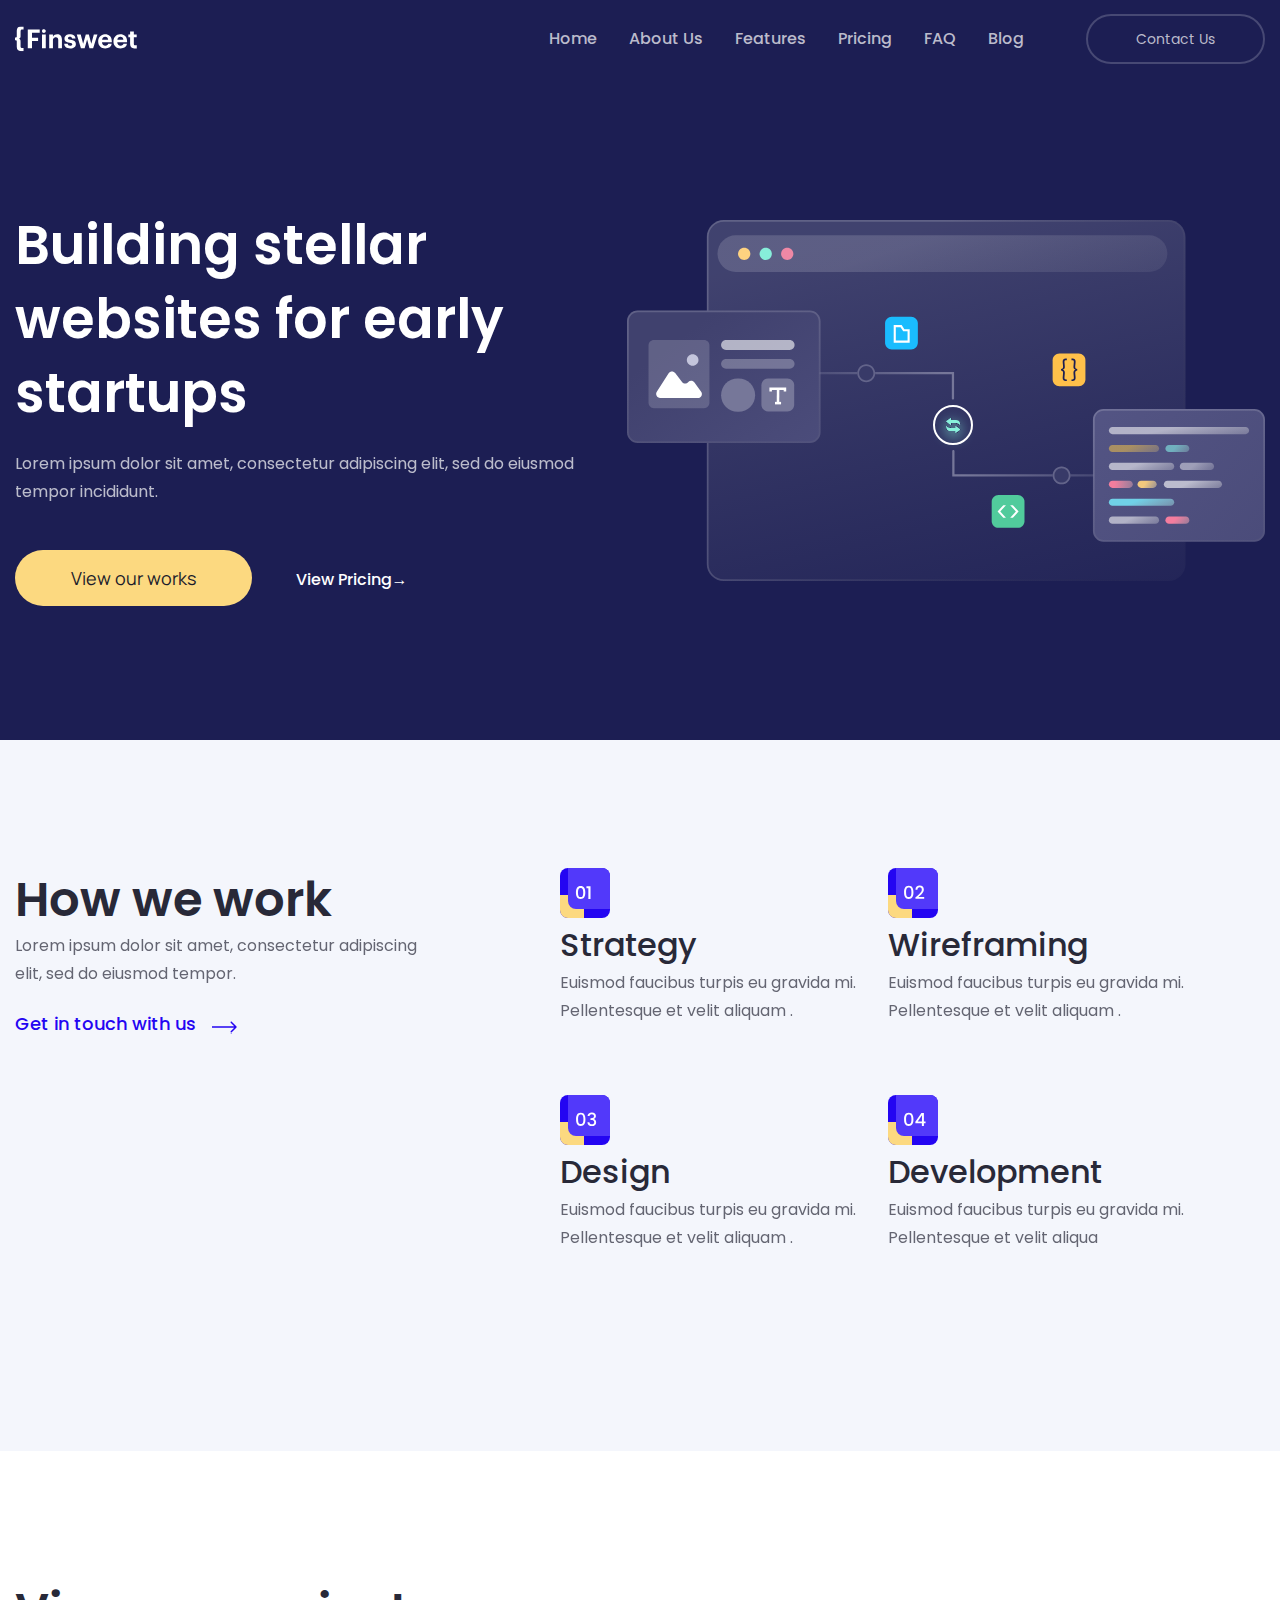
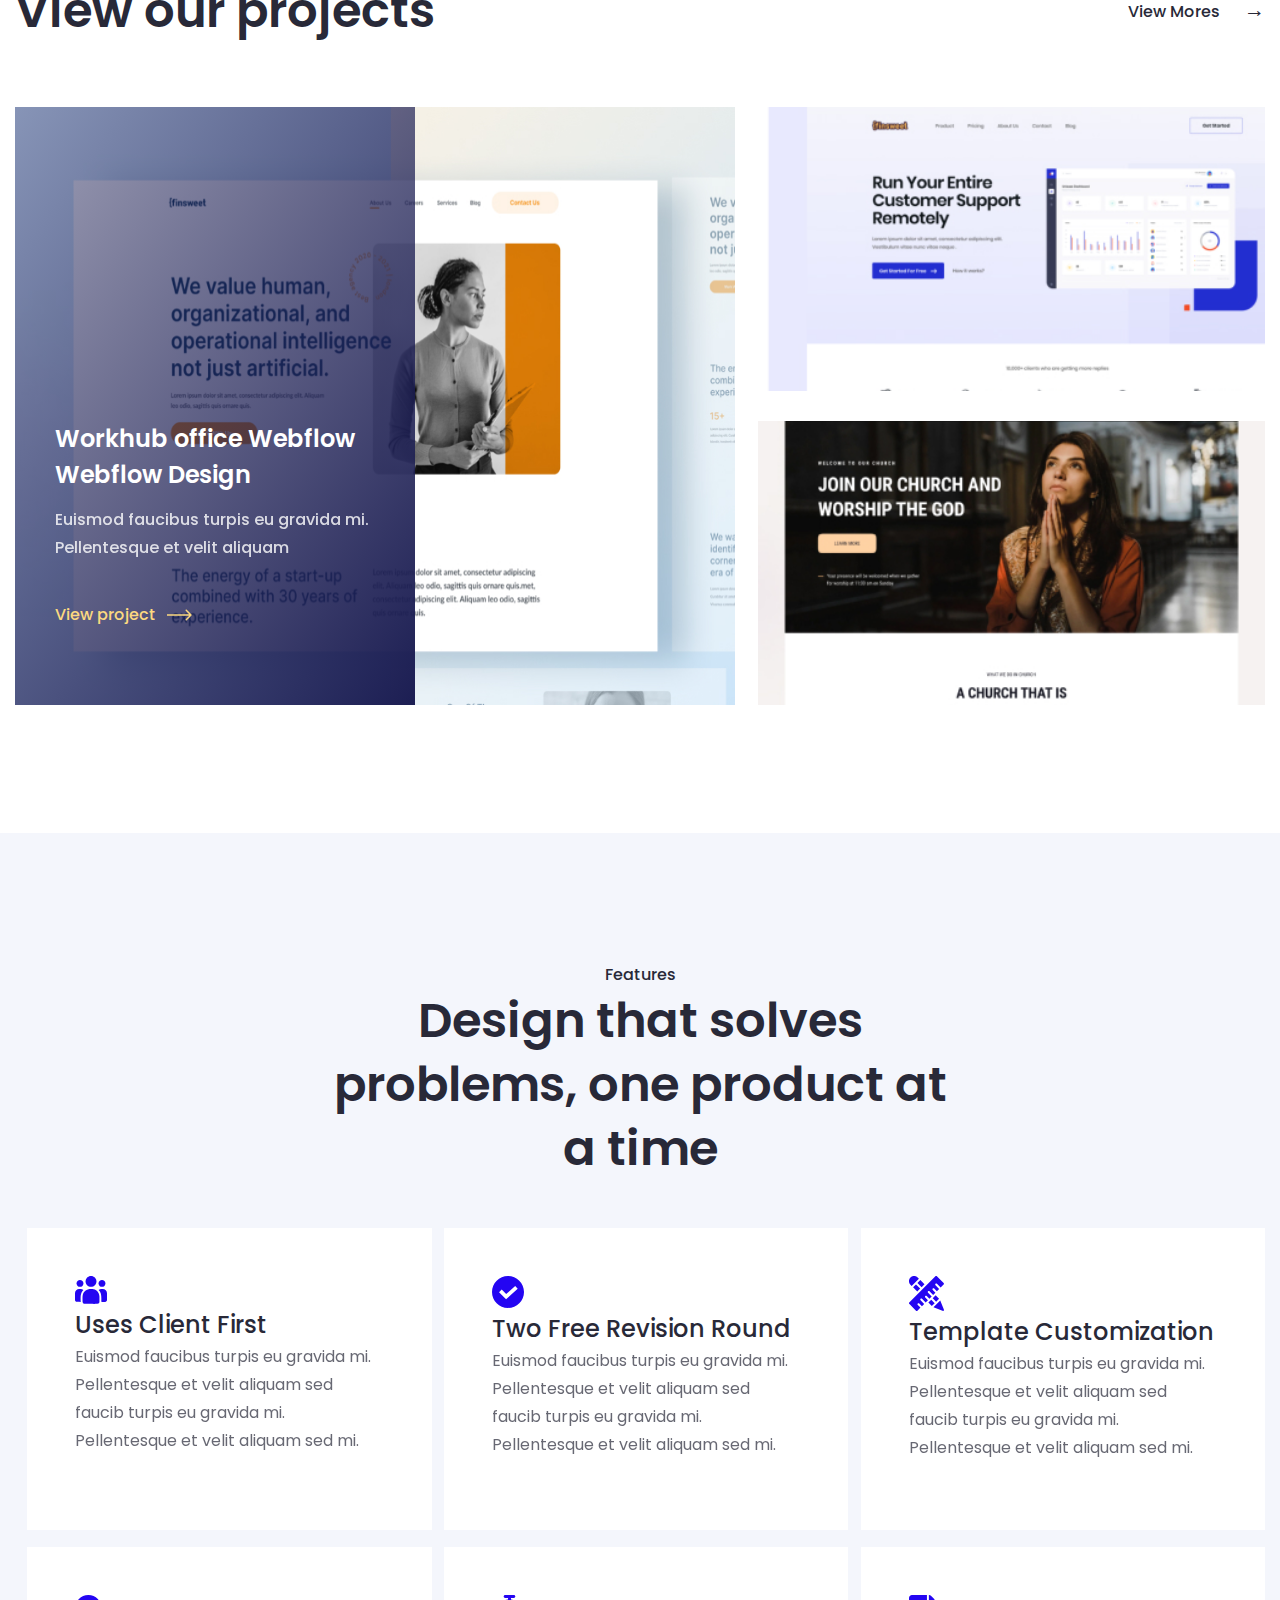
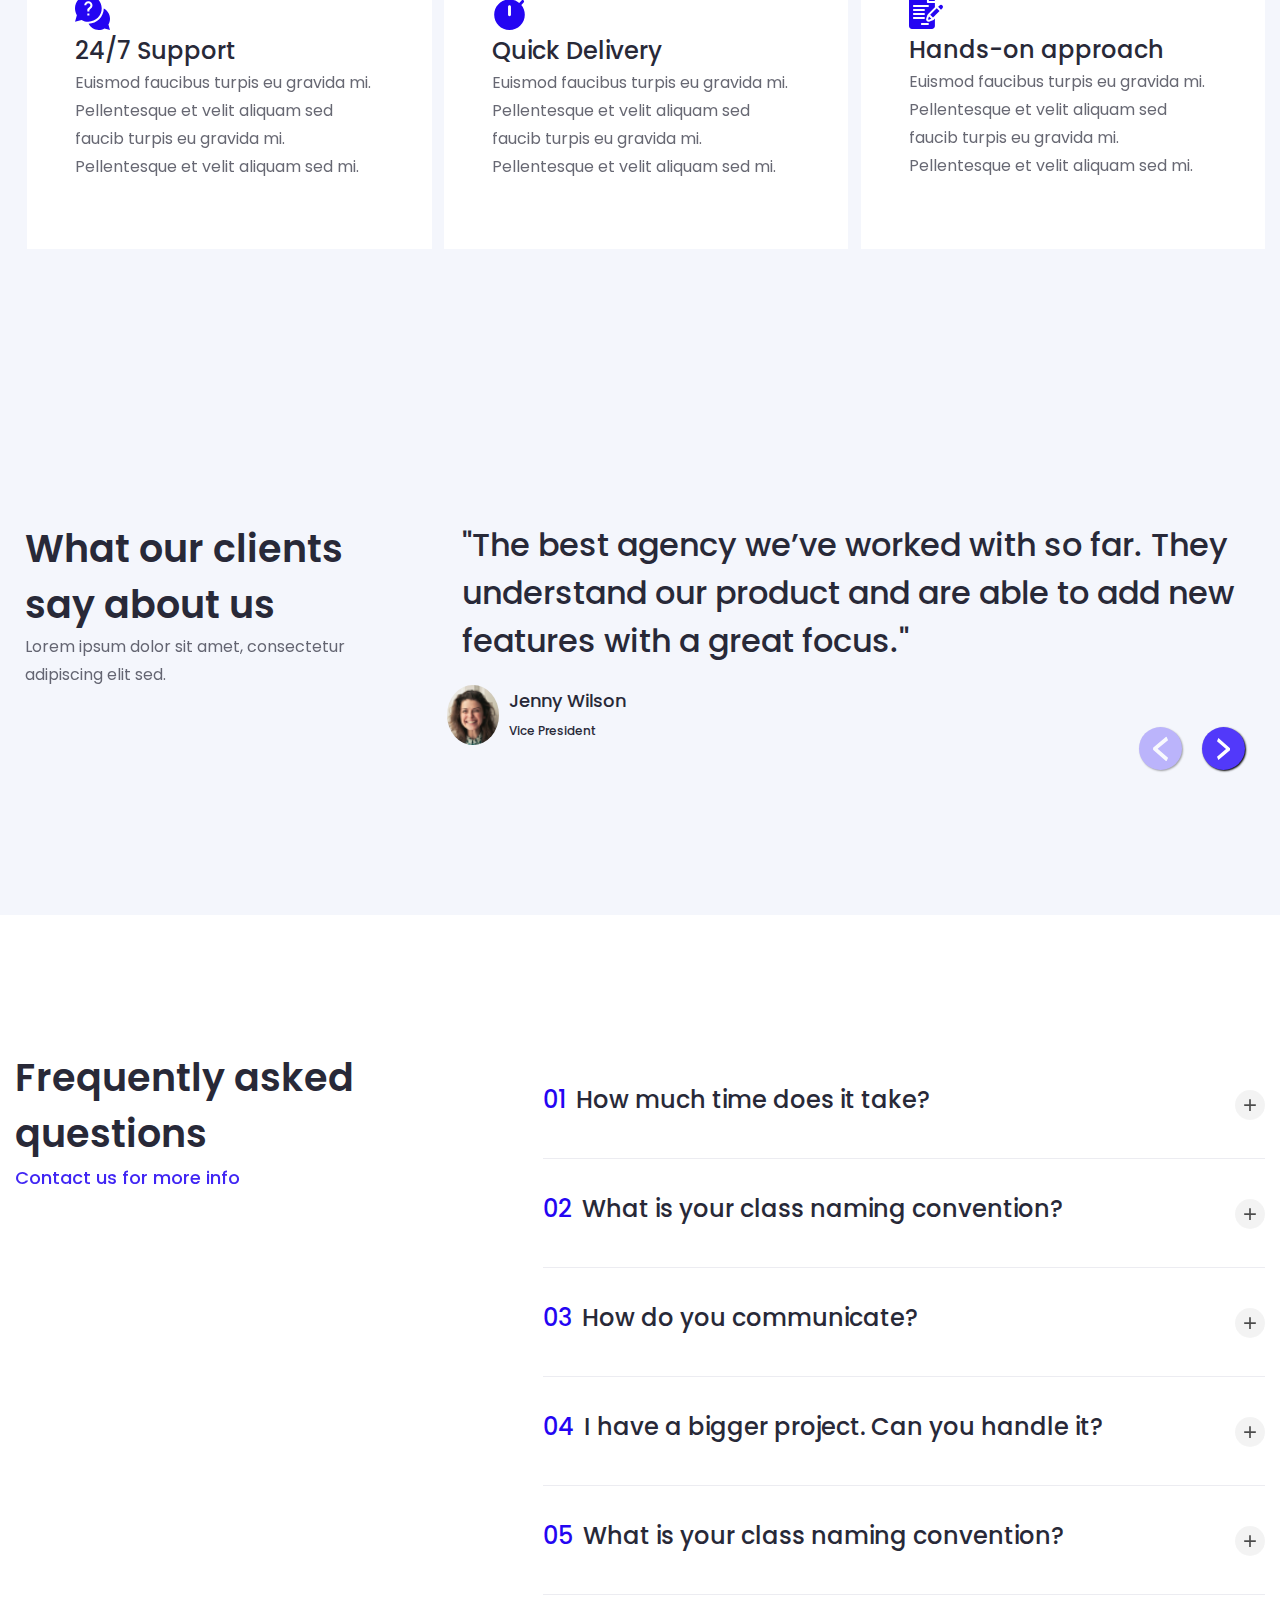
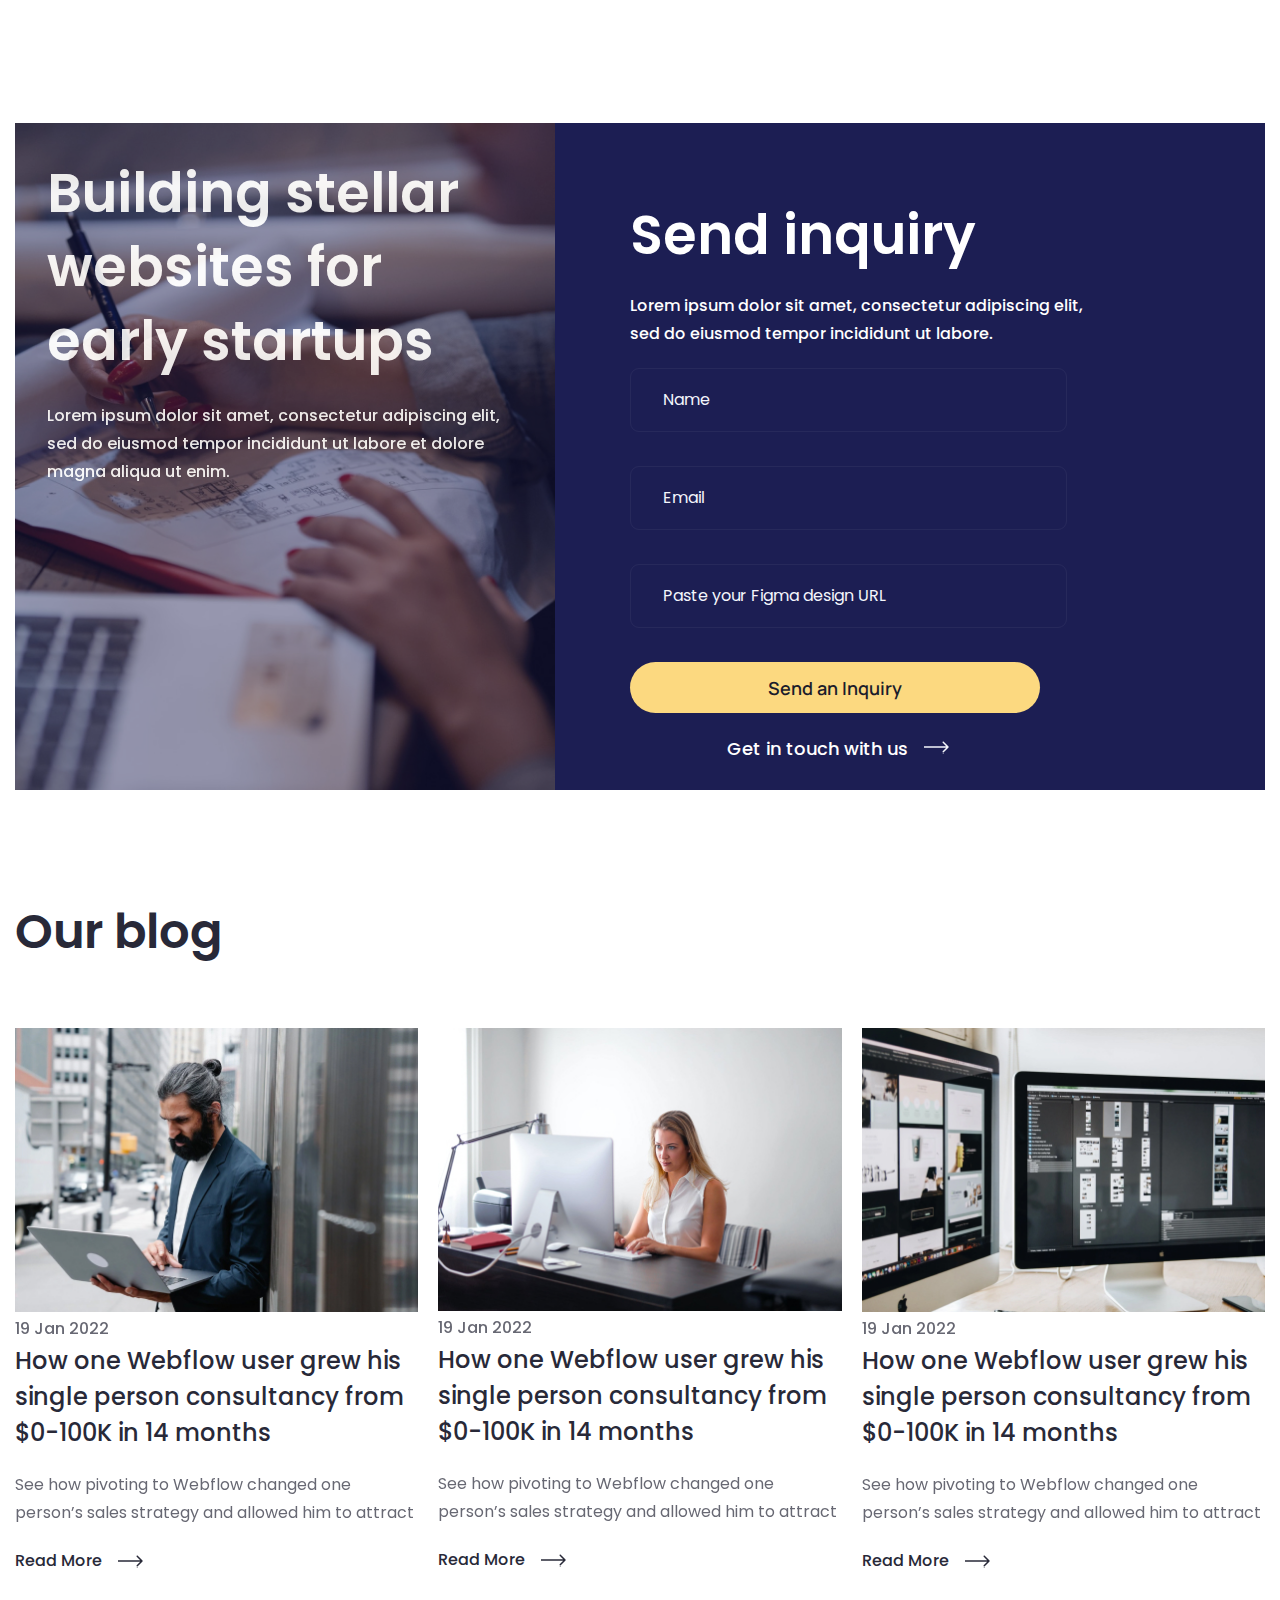
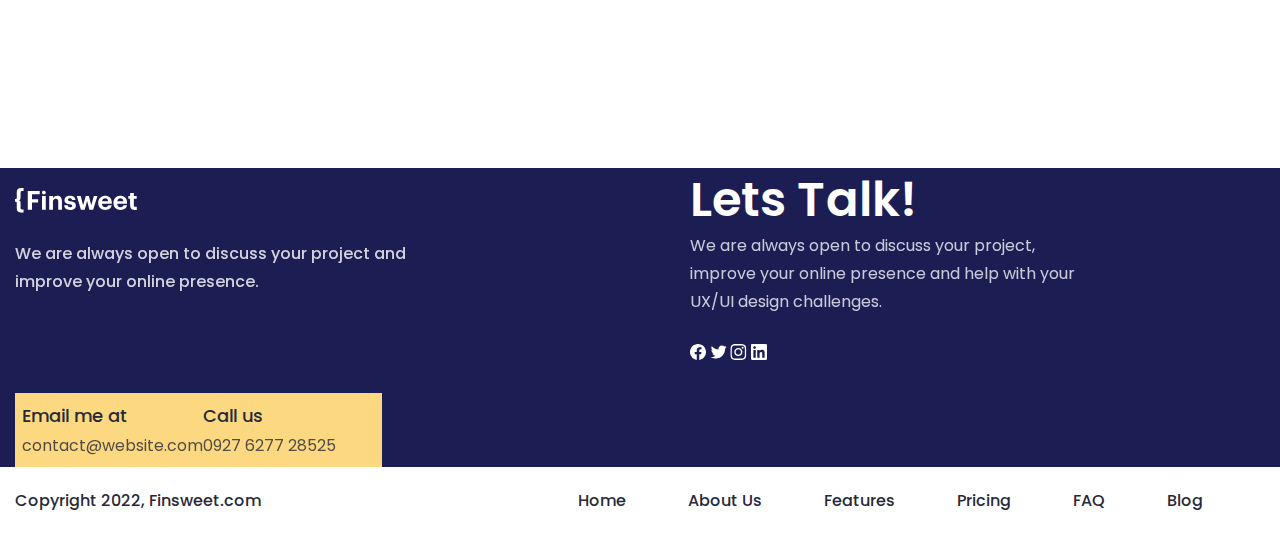
==== commit 8ae9cc12: "last" ====
--- a/index.html
+++ b/index.html
@@ -66,7 +66,7 @@
               Lorem ipsum dolor sit amet, consectetur adipiscing elit, sed do eiusmod tempor incididunt.
             </p>
             <div class="hero__btns">
-              <a class="hero__btn" href="portfolio.html">View our work</a>
+              <a class="hero__btn" href="portfolio.html">View our works</a>
               <a class="hero__link"href="pricing.html" >View Pricing<span class="hero__arrow">&#8594;</span></a>
             </div>
           </div>
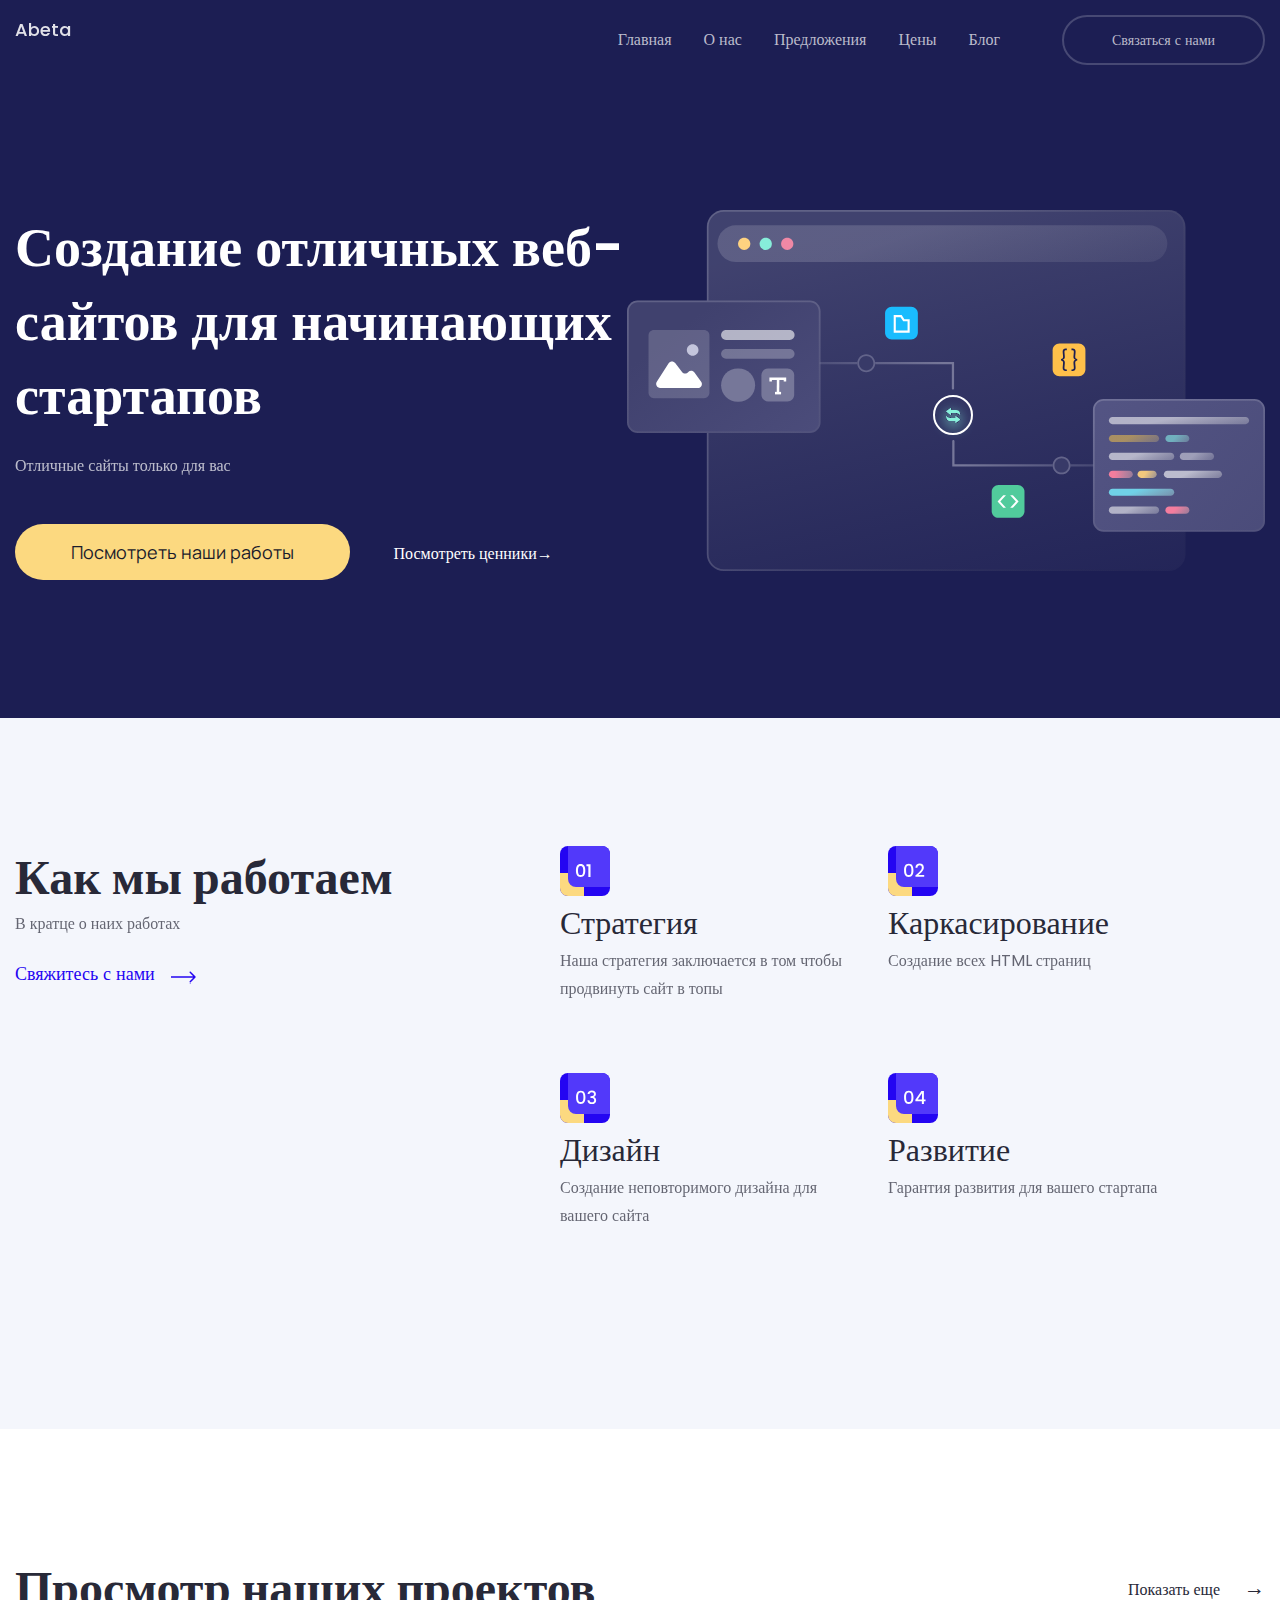
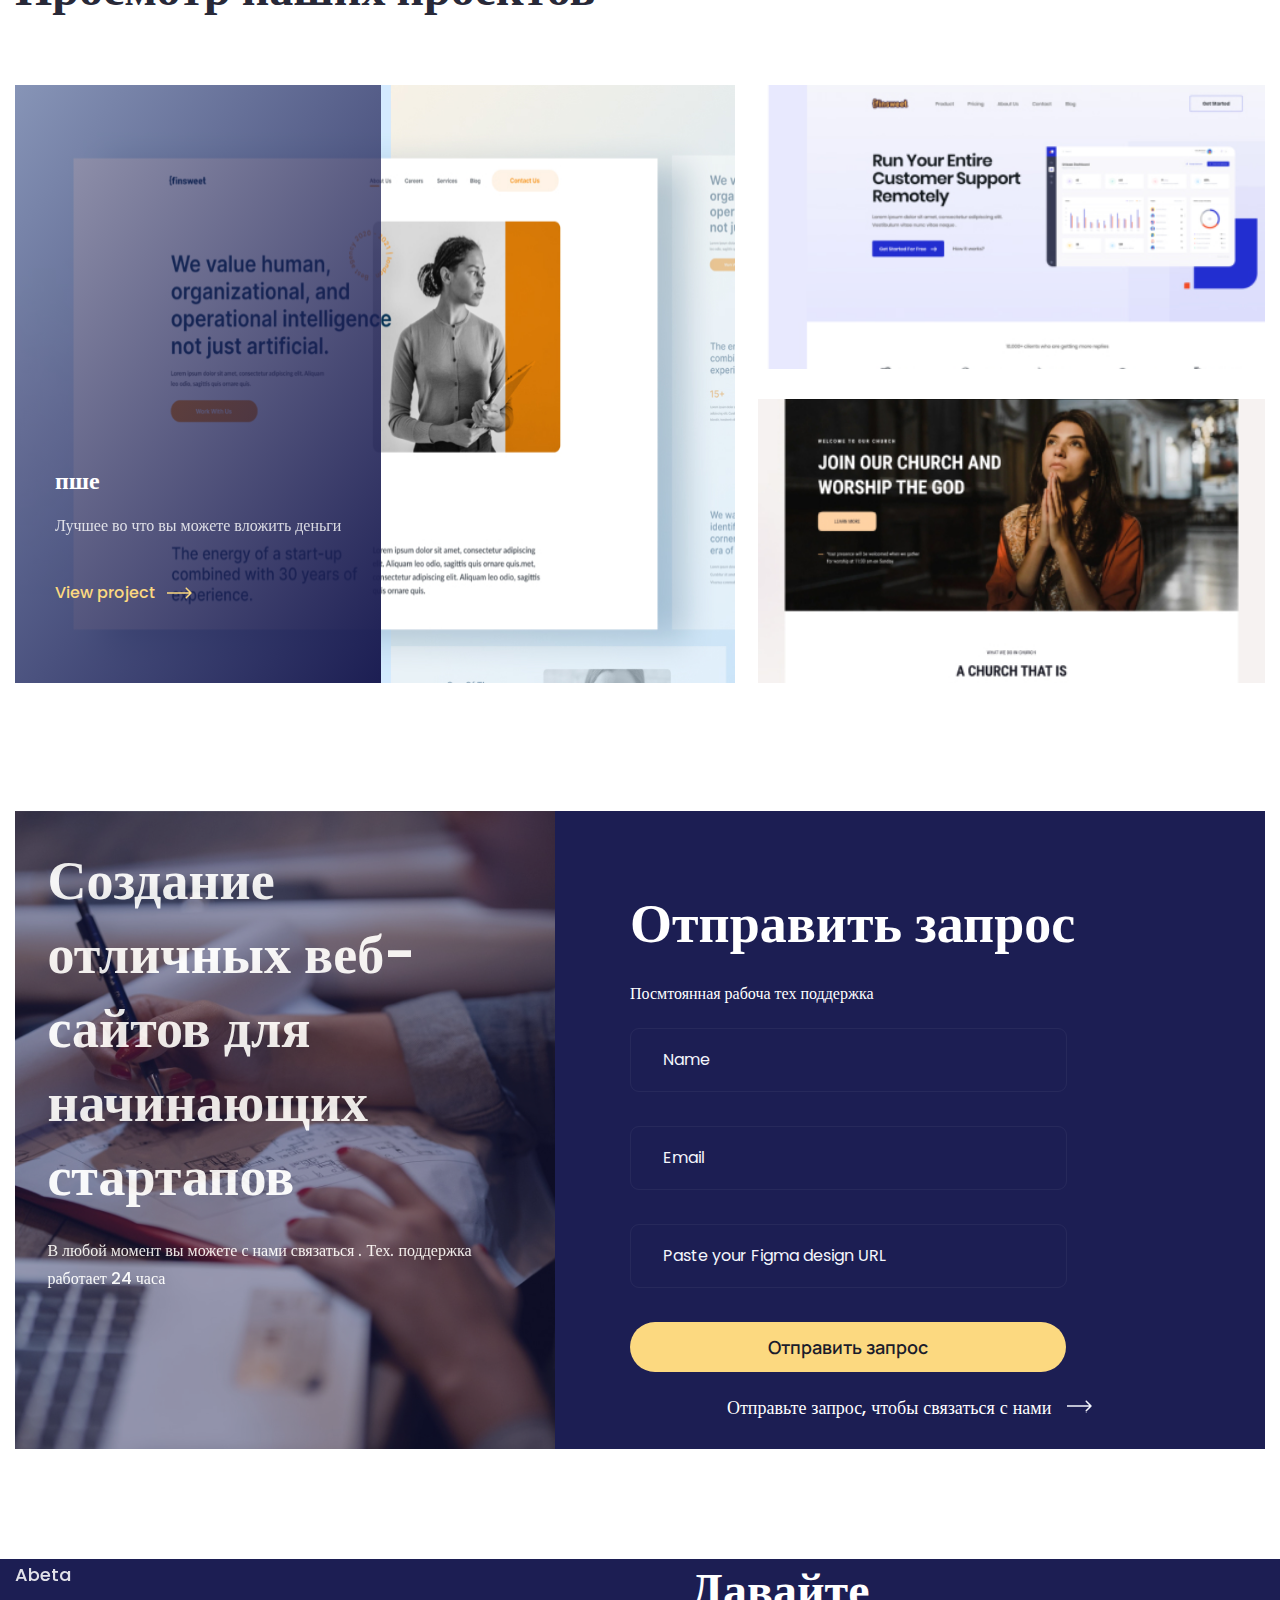
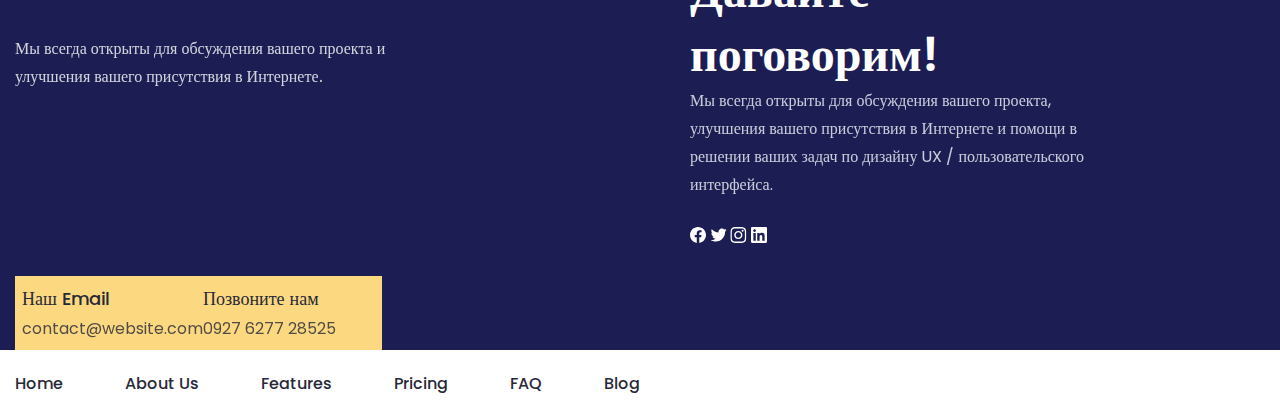
==== commit e15f56b2: "translate russian" ====
--- a/index.html
+++ b/index.html
@@ -20,7 +20,7 @@
   <header class="header">
     <div class="container ">
       <div class="header__inner">
-        <img class="header__inner-img" src="images/icons/Logo.svg" alt="logo">
+        <div class="nav__list-link1">Abeta</div>
         <div class="hamburger">
             <span class="hamburger__item"></span>
           </div>
@@ -28,28 +28,26 @@
         <nav class="nav__inner">
           <ul class="nav__list">
             <li class="nav__list-item">
-              <a class="nav__list-link " href="index.html">Home</a>
-            </li>
-            <li class="nav__list-item">
-              <a class="nav__list-link " href="aboutus.html">About Us</a>
-            </li>
-            <li class="nav__list-item">
-              <a class="nav__list-link " href="FEATURES.html">Features </a>
-            </li>
-            <li class="nav__list-item">
-              <a class="nav__list-link " href="pricing.html">Pricing </a>
-            </li>
-            <li class="nav__list-item">
-              <a class="nav__list-link " href="fensweet.html">FAQ</a>
-            </li>
-            <li class="nav__list-item">
-              <a class="nav__list-link " href="Blog.html">Blog</a>
+              <a class="nav__list-link " href="index.html">Главная</a>
+            </li>
+            <li class="nav__list-item">
+              <a class="nav__list-link " href="aboutus.html">О нас</a>
+            </li>
+            <li class="nav__list-item">
+              <a class="nav__list-link " href="FEATURES.html">Предложения</a>
+            </li>
+            <li class="nav__list-item">
+              <a class="nav__list-link " href="pricing.html">Цены</a>
+            </li>
+            
+            <li class="nav__list-item">
+              <a class="nav__list-link " href="Blog.html">Блог</a>
             </li>
           </ul> 
           
          
         </nav>
-         <a class="nav__list-button" href="FormPage.html"> Contact Us</a>
+         <a class="nav__list-button" href="FormPage.html"> Связаться с нами</a>
       </div>
       </div>
     </div>
@@ -60,14 +58,14 @@
         <div class="hero__inner">
           <div class="hero__inner-text">
             <h1 class="hero__inner-title title_white">
-              Building stellar websites for early startups
+              Создание отличных веб-сайтов для начинающих стартапов
             </h1>
             <p class="hero__inner-opis">
-              Lorem ipsum dolor sit amet, consectetur adipiscing elit, sed do eiusmod tempor incididunt.
+              Отличные сайты только для вас 
             </p>
             <div class="hero__btns">
-              <a class="hero__btn" href="portfolio.html">View our works</a>
-              <a class="hero__link"href="pricing.html" >View Pricing<span class="hero__arrow">&#8594;</span></a>
+              <a class="hero__btn" href="portfolio.html">Посмотреть наши работы</a>
+              <a class="hero__link"href="pricing.html" >Посмотреть ценники<span class="hero__arrow">&#8594;</span></a>
             </div>
           </div>
           <img class="hero__img" src="images/Illustration.svg" alt="">
@@ -80,38 +78,34 @@
       <div class="container">
         <div class="work__inner">
           <div class="work__inner-text">
-            <h2 class=" title">How we work</h2>
+            <h2 class=" title">Как мы работаем</h2>
             <p class="work__text text">
-              Lorem ipsum dolor sit amet, consectetur adipiscing elit, sed do eiusmod tempor.
+              В кратце о наих работах
             </p>
             <div class="work__text-link">
-            <a href="#" class="work__text-how-link">Get in touch with us</a>
+            <a href="#" class="work__text-how-link">Свяжитесь с нами</a>
           </div>
           </div>
           <div class="work__advantages">
             <div class="work__avantages-item">
               <img src="images/numbers/01.svg" alt="">
-              <h4 class="work__advantages-title">Strategy</h4>
-              <p class="  work__advantages-text text ">Euismod faucibus turpis eu gravida mi. Pellentesque et velit
-                aliquam .</p>
+              <h4 class="work__advantages-title">Стратегия</h4>
+              <p class="  work__advantages-text text ">Наша стратегия заключается в том чтобы продвинуть сайт в топы</p>
             </div>
             <div class="work__avantages-item">
               <img src="images/numbers/02.svg" alt="">
-              <h4 class="work__advantages-title">Wireframing</h4>
-              <p class=" work__advantages-text text">Euismod faucibus turpis eu gravida mi. Pellentesque et velit
-                aliquam .</p>
+              <h4 class="work__advantages-title">Каркасирование</h4>
+              <p class=" work__advantages-text text">Создание всех HTML страниц</p>
             </div>
             <div class="work__avantages-item">
               <img src="images/numbers/03.svg" alt="">
-              <h4 class="work__advantages-title">Design</h4>
-              <p class=" work__advantages-text text ">Euismod faucibus turpis eu gravida mi. Pellentesque et velit
-                aliquam .</p>
+              <h4 class="work__advantages-title">Дизайн</h4>
+              <p class=" work__advantages-text text ">Создание неповторимого дизайна для вашего сайта</p>
             </div>
             <div class="work__avantages-item">
               <img src="images/numbers/04.svg" alt="">
-              <h4 class="work__advantages-title">Development</h4>
-              <p class=" work__advantages-text text ">Euismod faucibus turpis eu gravida mi. Pellentesque et velit
-                aliqua
+              <h4 class="work__advantages-title">Развитие</h4>
+              <p class=" work__advantages-text text ">Гарантия развития для вашего стартапа
           </div>
         </div>
       </div>
@@ -120,9 +114,9 @@
     <section class="projects">
         <div class="container">
           <div class="projects__inner-text">
-            <h2 class="title">View our projects </h2>
+            <h2 class="title">Просмотр наших проектов </h2>
             <div class="poject__link">
-              <a href="" class="poject__link-inner">View Mores <span class="project__arrow">&#8594;</span> </a>
+              <a href="" class="poject__link-inner">Показать еще <span class="project__arrow">&#8594;</span> </a>
             </div>
           </div>
           <div class="projects__images">
@@ -131,9 +125,8 @@
                 <img class="project__img-title-top" src="images/cards/Card.jpg" alt="">
                 <div class="projects__img-back">
                   <div class="projects__img-back-end">
-                    <h3 class="project__img-title-one">Workhub office Webflow Webflow Design</h3>
-                    <p class="project__img-text">Euismod faucibus turpis eu gravida mi.
-                      Pellentesque et velit aliquam </p>
+                    <h3 class="project__img-title-one">пше</h3>
+                    <p class="project__img-text">Лучшее во что вы можете вложить деньги</p>
                     <a  class="projects__img-link"href="portfolio.html">View project</a>
                   </div>
                 </div>
@@ -163,289 +156,26 @@
       </div>
     </section>
 
-    <section class="Features">
-        <div class="container">
-          <div class="features__inner-text">
-            <p class="features__minititle">Features</p>
-            <h3 class="features__title title">Design that solves problems, one product at a time</h3>
-          </div>
-          <div class="problems">
-            <div class="problems__item">
-              <img class="problems__item-images" src="images/problems/user.svg" alt="user">
-              <h3 class="problems__item-title ">Uses Client First </h3>
-              <p class="text">Euismod faucibus turpis eu gravida mi.
-                Pellentesque et velit aliquam sed faucib turpis eu gravida mi. Pellentesque et velit
-                aliquam
-                sed mi.</p>
-            </div>
-            <div class="problems__item">
-              <img class="problems__item-images" src="images/problems/galochka.svg" alt="user">
-              <h3 class="problems__item-title">Two Free Revision Round</h3>
-              <p class="text">Euismod faucibus turpis eu gravida mi.
-                Pellentesque et velit aliquam sed faucib turpis eu gravida mi. Pellentesque et velit
-                aliquam
-                sed mi.</p>
-            </div>
-            <div class="problems__item">
-              <img class="problems__item-images" src="images/problems/pencl.svg" alt="user">
-              <h3 class="problems__item-title">Template Customization</h3>
-              <p class="text">Euismod faucibus turpis eu gravida mi.
-                Pellentesque et velit aliquam sed faucib turpis eu gravida mi. Pellentesque et velit
-                aliquam
-                sed mi.</p>
-            </div>
-            <div class="problems__item">
-              <img class="problems__item-images" src="images/problems/chat.svg" alt="user">
-              <h3 class="problems__item-title">24/7 Support</h3>
-              <p class="text">Euismod faucibus turpis eu gravida mi.
-                Pellentesque et velit aliquam sed faucib turpis eu gravida mi. Pellentesque et velit
-                aliquam
-                sed mi.</p>
-            </div>
-            <div class="problems__item">
-              <img class="problems__item-images" src="images/problems/time.svg" alt="user">
-              <h3 class="problems__item-title">Quick Delivery</h3>
-              <p class="text">Euismod faucibus turpis eu gravida mi.
-                Pellentesque et velit aliquam sed faucib turpis eu gravida mi. Pellentesque et velit
-                aliquam
-                sed mi.</p>
-            </div>
-            <div class="problems__item">
-              <img class="problems__item-images" src="images/problems/paper.svg" alt="user">
-              <h3 class="problems__item-title">Hands-on approach</h3>
-              <p class="text">Euismod faucibus turpis eu gravida mi.
-                Pellentesque et velit aliquam sed faucib turpis eu gravida mi. Pellentesque et velit
-                aliquam
-                sed mi.</p>
-            </div>
-          </div>
-        </div>
-    </section>
-
-    <section class="slider">
-      <div class="container">
-        <div class="slider__clients-inner ">
-          <div class="slider__clients-text">
-            <h3 class="slider__clients-title title__average">What our clients say about us</h3>
-            <p class="text">Lorem ipsum dolor sit amet, consectetur adipiscing elit sed.</p>
-          </div>
-          <div class="swiper mySwiper">
-            <div class="swiper-wrapper">
-              <div class="slider__item swiper-slide">
-                <h3 class="slider__item-title">"The best agency we’ve worked with so far. They
-                  understand
-                  our product and are able to add new features with a great focus."</h3>
-                <div class="slider__clients">
-                  <img class="slider__img-client" src="images/woman-in-collared-shirt-774909.jpg" alt="woman">
-                  <div class="slider__clients-text">
-                    <p class="slider__clients-name">Jenny Wilson</p>
-                    <p class="slider__clients-post">Vice President</p>
-                  </div>
-                </div>
-              </div>
-              <div class="slider__item swiper-slide">
-                <h3 class="slider__item-title ">"The best agency we’ve worked with so far. They
-                  understand
-                  our product and are able to add new features with a great focus."</h3>
-                <div class="slider__clients">
-                  <img class="slider__img-client" src="images/woman-in-collared-shirt-774909.jpg" alt="woman">
-                  <div class="slider__clients-text">
-                    <p class="slider__clients-name">Jenny Wilson</p>
-                    <p class="slider__clients-post">Vice President</p>
-                  </div>
-                </div>
-              </div>
-              <div class="slider__item swiper-slide">
-                <h3 class="slider__item-title ">"The best agency we’ve worked with so far. They
-                  understand
-                  our product and are able to add new features with a great focus."</h3>
-                <div class="slider__clients">
-                  <img class="slider__img-client" src="images/woman-in-collared-shirt-774909.jpg" alt="woman">
-                  <div class="slider__clients-text">
-                    <p class="slider__clients-name">Jenny Wilson</p>
-                    <p class="slider__clients-post">Vice President</p>
-                  </div>
-                </div>
-              </div>
-            </div>
-            <div class="btns__swiper">
-              <div class="swiper-button-next swiper-btns-next"><img src="images/slider/slider.svg" alt="">
-              </div>
-              <div class="swiper-button-prev swiper-btns-prev"><img class="slider_btn" src="images/slider/slider.svg"
-                  alt="">
-              </div>
-            </div>
-          </div>
-        </div>
-      </div>
-    </section>
-    <section class="questions">
-      <div class="container">
-        <div class="questions__inner">
-          <div class="questions__inner-item">
-            <h3 class="questions__title title__average">Frequently asked questions</h3>
-            <a class="questions__link" href="FormPage.html">Contact us for more info</a>
-          </div>
-          <div class="question__items">
-            <div class="questions__inner-item">
-              <div class="questions__side">
-                <h3 class="questions__number">01</h3>
-                <div class="questions__text">
-                  <div class="question__plus">
-                    <h3 class="questions__name ">How much time does it take?</h3>
-                    <button class="question__button " onclick="openAccordion(this)">+</button>
-                    <p class="questions__paragraph" >Lorem ipsum dolor sit ame consectetur adipiscing elit,sed do eiusmod
-                      tempor incididunt ut labore et dolore magna aliqua.";</p>
-                  </div>
-                </div>
-              </div>
-            </div>
-            <div class="questions__inner-item">
-              <div class="questions__side">
-                <h3 class="questions__number">02</h3>
-                <div class="questions__text">
-                  <div class="question__plus">
-                    <h3 class="questions__name ">What is your class naming convention?</h3>
-                    <button class="question__button" onclick="openAccordion(this)">+</button>
-                    <p class="questions__paragraph" >Lorem ipsum dolor sit ame consectetur adipiscing elit,sed do eiusmod
-                      tempor incididunt ut labore et dolore magna aliqua.";</p>
-                  </div>
-                </div>
-              </div>
-            </div>
-            <div class="questions__inner-item">
-              <div class="questions__side">
-                <h3 class="questions__number">03</h3>
-                <div class="questions__text">
-                  <div class="question__plus">
-                    <h3 class="questions__name "> How do you communicate?</h3>
-                    <button class="question__button" onclick="openAccordion(this) ">+</button>
-                    <p class="questions__paragraph" >Lorem ipsum dolor sit ame consectetur adipiscing elit,sed do eiusmod
-                      tempor incididunt ut labore et dolore magna aliqua.";</p>
-                  </div>
-                </div>
-              </div>
-            </div>
-            <div class="questions__inner-item">
-              <div class="questions__side">
-                <h3 class="questions__number">04</h3>
-                <div class="questions__text">
-                  <div class="question__plus">
-                    <h3 class="questions__name "> I have a bigger project. Can you handle it?</h3>
-                    <button class="question__button" onclick="openAccordion(this)">+</button>
-                    <p class="questions__paragraph" >Lorem ipsum dolor sit ame consectetur adipiscing elit,sed do eiusmod
-                      tempor incididunt ut labore et dolore magna aliqua.";</p>
-                  </div>
-                </div>
-              </div>
-            </div>
-            <div class="questions__inner-item">
-              <div class="questions__side">
-                <h3 class="questions__number">05</h3>
-                <div class="questions__text">
-                  <div class="question__plus">
-                    <h3 class="questions__name "> What is your class naming convention?</h3>
-                    <button class="question__button" onclick="openAccordion(this)">+</button>
-                    <p class="questions__paragraph" >Lorem ipsum dolor sit ame consectetur adipiscing elit,sed do eiusmod
-                      tempor incididunt ut labore et dolore magna aliqua.";</p>
-                  </div>
-                </div>
-              </div>
-            </div>
-          </div>
-        </div>
-      </div>
-    </section>
-
     <section class="form">
       <div class="container">
         <div class="form__inner">
           <div class="form__inner-background">
           <div class="form__inner-active">
             <div class="form__inner-builing">
-            <h3 class="form__title title_white">Building stellar websites for early startups</h3>
-            <p class="form__text">Lorem ipsum dolor sit amet, consectetur adipiscing elit, sed do eiusmod
-              tempor incididunt ut labore et dolore magna aliqua ut enim.</p></div>
+            <h3 class="form__title title_white">Создание отличных веб-сайтов для начинающих стартапов</h3>
+            <p class="form__text">В любой момент вы можете с нами связаться . Тех. поддержка работает 24 часа</p></div>
           </div>
         </div>
           <div class="form__inner-activeitis">
-            <h4 class="form__title-inner title_white">Send inquiry</h4>
-            <p class="form__text">Lorem ipsum dolor sit amet, consectetur adipiscing elit, sed do eiusmod
-              tempor incididunt ut labore.</p>
+            <h4 class="form__title-inner title_white">Отправить запрос</h4>
+            <p class="form__text">Посмтоянная рабоча тех поддержка</p>
               <form class="form__name">
             <input class="form__name-input" placeholder="Name" type="text">
             <input class="form__name-input" placeholder="Email" type="text">
             <input class="form__name-input" placeholder="Paste your Figma design URL" type="text">
-            <button class="form__btn">Send an Inquiry</button><br>
+            <button class="form__btn">Отправить запрос</button><br>
           </form>
-            <a class="form__link" href="">Get in touch with us</a>
-          </div>
-        </div>
-      </div>
-    </section>
-
-
-    <section class="blog">
-      <div class="container ">
-        <div class="blog__inner">
-          <h3 class="blog__title-top title ">Our blog</h3>
-          <div class="blog__items">
-            <div class="blog__item">
-              <a class="blog__item-img-link" href="#">
-                <img class="blog__item-img" src="images/blog/blog1.jpg" alt="blog img">
-              </a>
-              <div class="blog__item-box">
-                <div class=" blog__box">
-                  <div class=" blog__item-date">
-                    19 Jan 2022
-                  </div>
-                </div>
-                <h4 class="blog__item-title">
-                  How one Webflow user grew his single person consultancy from $0-100K in 14 months
-                </h4>
-                <p class="blog__item-opisanie">See how pivoting to Webflow changed one person’s sales
-                  strategy and allowed him to attract</p>
-                <a class="blog__item-link" href="#">
-                  Read More
-                </a>
-              </div>
-            </div>
-            <div class="blog__item">
-              <a class="blog__item-img-link" href="#">
-                <img class="blog__item-img" src="images/blog/blog2.jpg" alt="blog img">
-              </a>
-              <div class="blog__item-box">
-                  <div class=" blog__item-date">
-                    19 Jan 2022
-                  </div>
-                <h4 class="blog__item-title">
-                  How one Webflow user grew his single person consultancy from $0-100K in 14 months
-                </h4>
-                <p class="blog__item-opisanie">See how pivoting to Webflow changed one person’s sales
-                  strategy and allowed him to attract</p>
-                <a class="blog__item-link" href="#">
-                  Read More
-                </a>
-              </div>
-            </div>
-            <div class="blog__item-last blog__item ">
-              <a class="blog__item-img-link" href="#">
-                <img class="blog__item-img" src="images/blog/blog3.jpg" alt="blog img">
-              </a>
-              <div class="blog__item-box">
-                  <div class=" blog__item-date">
-                    19 Jan 2022
-                  </div>
-                <h4 class="blog__item-title">
-                  How one Webflow user grew his single person consultancy from $0-100K in 14 months
-                </h4>
-                <p class="blog__item-opisanie">See how pivoting to Webflow changed one person’s sales
-                  strategy and allowed him to attract</p>
-                <a class="blog__item-link" href="#">
-                  Read More
-                </a>
-              </div>
-            </div>
+            <a class="form__link" href="">Отправьте запрос, чтобы связаться с нами</a>
           </div>
         </div>
       </div>
@@ -457,14 +187,14 @@
       <div class="container container_foter">
         <div class="footer__items">
           <div class="footer__inner-item-under">
-            <img class="footer__logo" src="images/icons/Logo.svg" alt="logo">
-            <p class="footer__inner-text">We are always open to discuss your project and improve your online
-              presence.</p>
+            <div class="nav__list-link1">Abeta</div>
+            <p class="footer__inner-text">Мы всегда открыты для обсуждения вашего проекта и улучшения вашего
+присутствия в Интернете.</p>
           </div>
           <div class="footer__inner-item">
-            <h3 class="footer__title">Lets Talk!</h3>
-            <p class="footer__text">We are always open to discuss your project, improve your online presence
-              and help with your UX/UI design challenges.</p>
+            <h3 class="footer__title">Давайте поговорим!</h3>
+            <p class="footer__text">Мы всегда открыты для обсуждения вашего проекта, улучшения вашего присутствия в Интернете
+и помощи в решении ваших задач по дизайну UX / пользовательского интерфейса.</p>
             <div class="social">
               <img src="images/social/Negative.svg" alt="facbook icon">
               <img src="images/social/twiter.svg" alt="facbook icon">
@@ -475,11 +205,11 @@
         </div>
         <div class="footer__yellow-block">
           <div class="footer__yellow-emaile">
-            <p class="footer__yellow-title">Email me at</p>
+            <p class="footer__yellow-title">Наш Email</p>
             <p class="footer__yellow-text">contact@website.com</p>
           </div>
           <div class="footer__yellow-emaile">
-            <p class="footer__yellow-title">Call us</p>
+            <p class="footer__yellow-title">Позвоните нам</p>
             <p class="footer__yellow-text">0927 6277 28525</p>
           </div>
         </div>
@@ -490,7 +220,6 @@
       <div class="footer__end-inner">
         <div class="container ">
           <div class="footer__menu">
-            <h3 class="footer__title-under">Copyright 2022, Finsweet.com</h3>
             <ul class="nav__list-footer">
               <li class="nav__list-item-footer">
                 <a class="nav__list-link-footer" href="index.html">Home</a>
--- a/css/style.css
+++ b/css/style.css
@@ -7,7 +7,16 @@
 img {
   max-width: 100%;
 }
-
+.nav__list-link1{
+  color: white;
+    font-family: Poppins;
+    font-size: 18px;
+    font-style: normal;
+    font-weight: 500;
+    line-height: 32px;
+    opacity: 0.8700000047683716;
+    margin-bottom: 20px;
+}
 .text {
     color: var(--dark-blue, #282938);
     font-family: Poppins;
